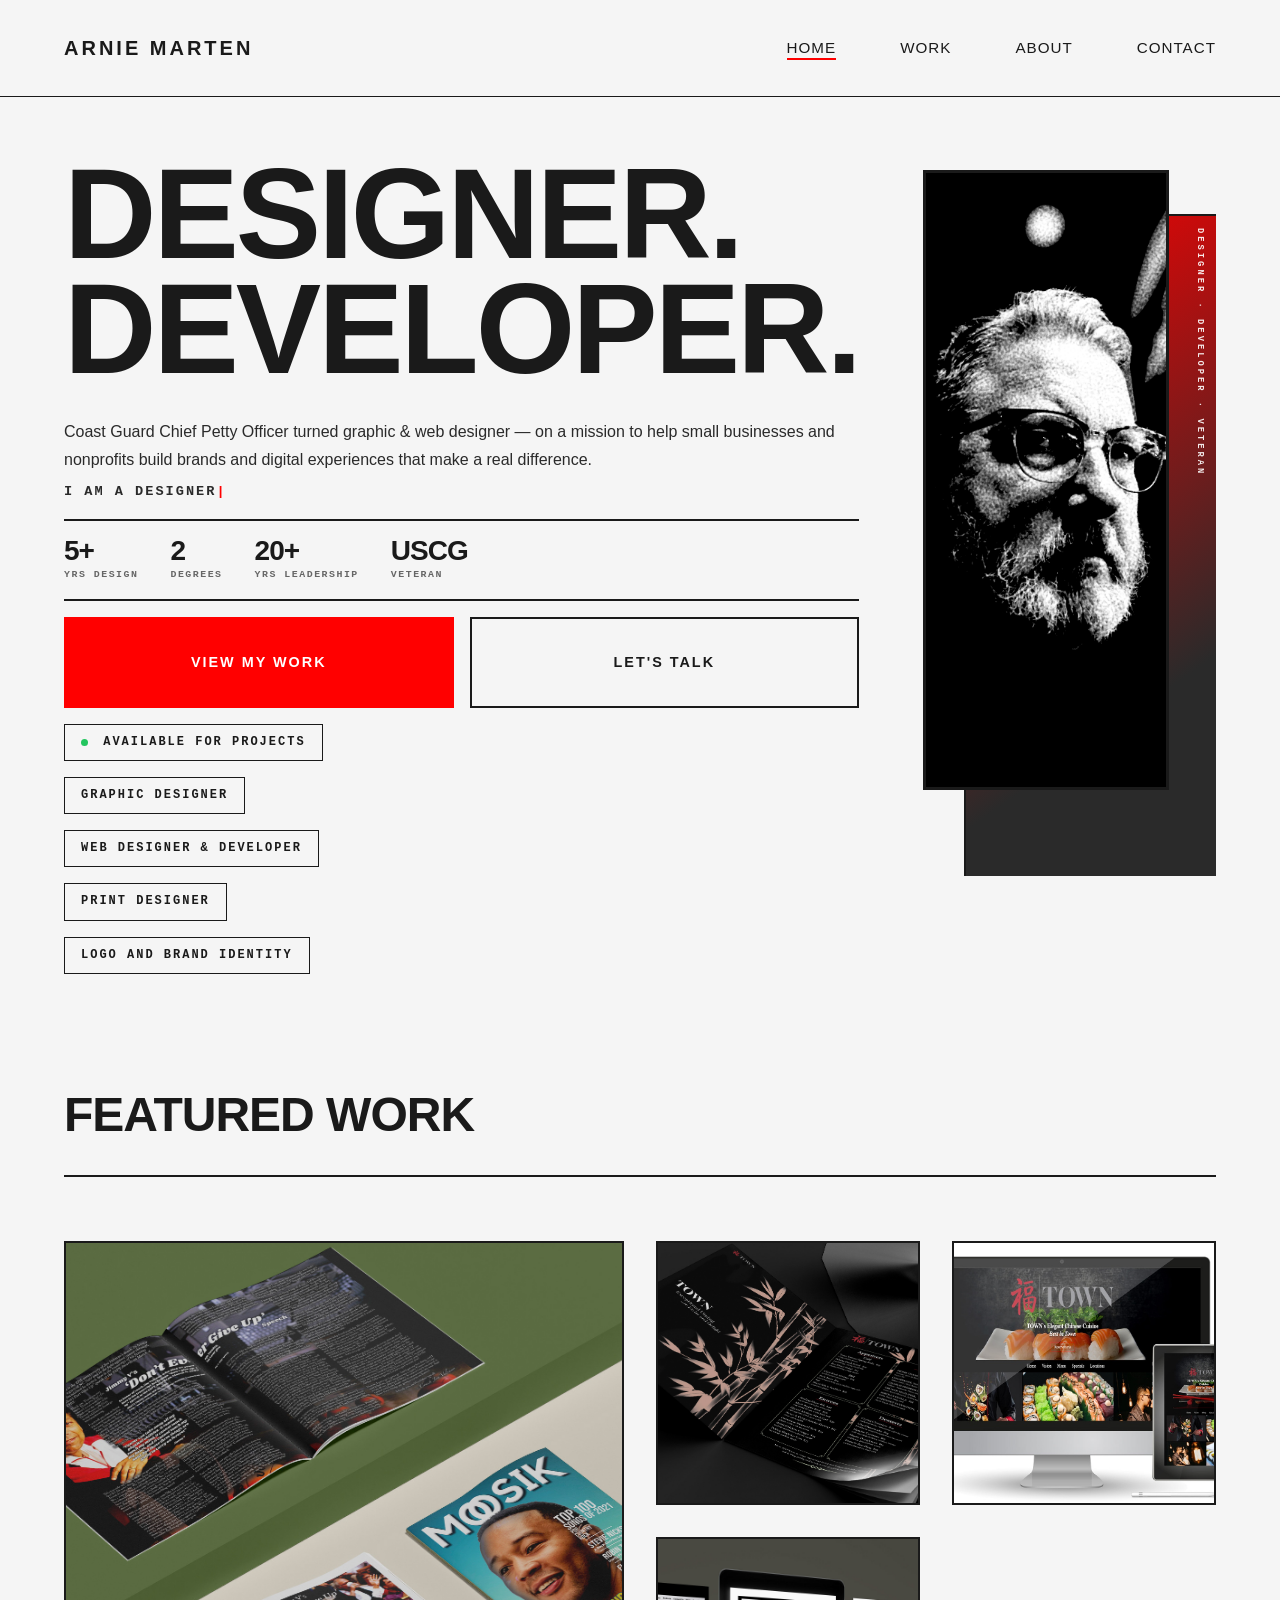
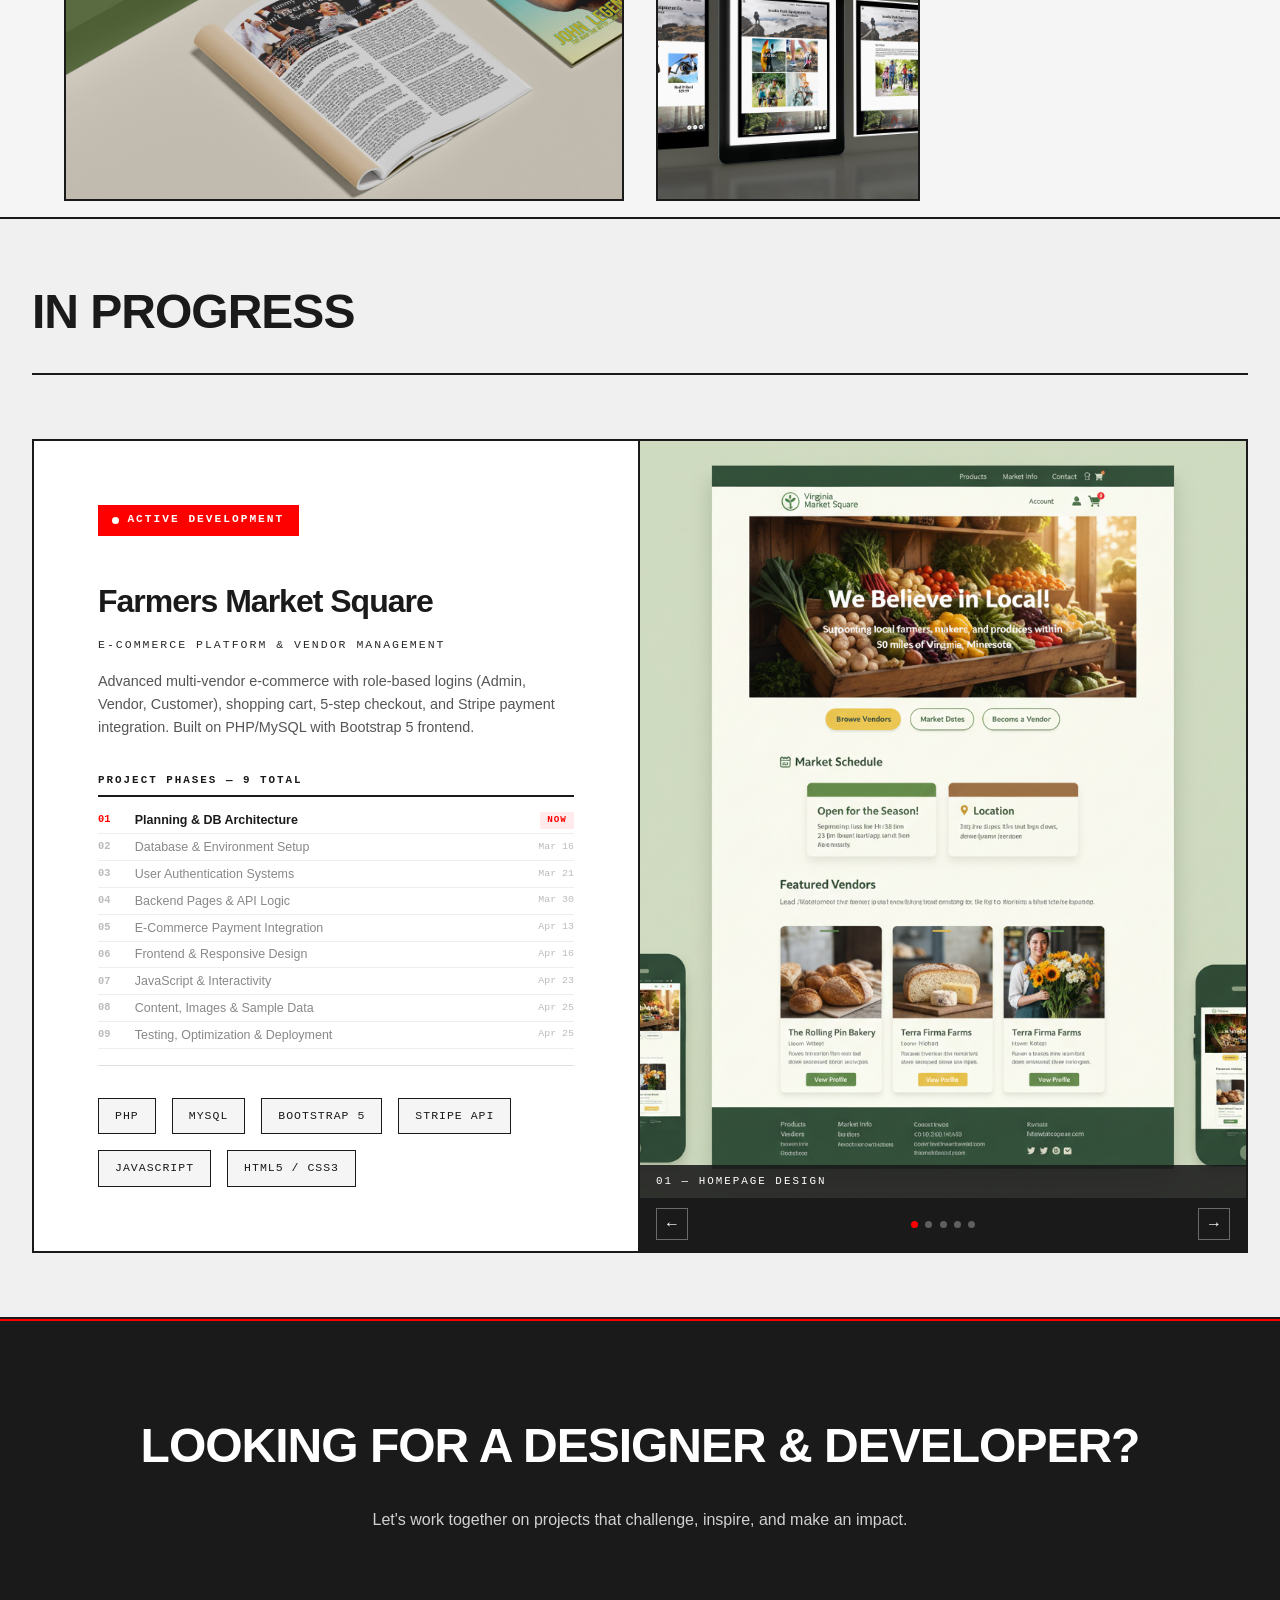
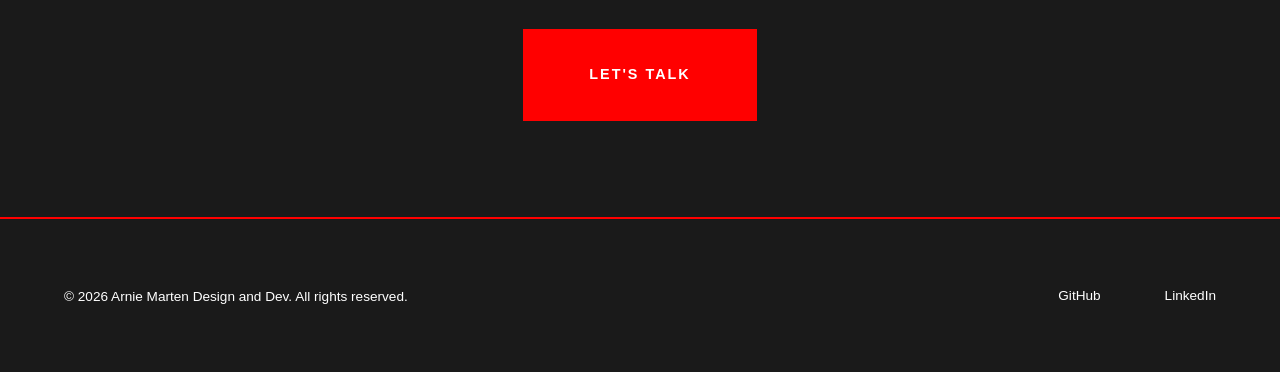
==== index.html @ bd0b2a9f "update - several issues" ====
<!DOCTYPE html>
<html lang="en">
<head>
    <meta charset="UTF-8">
    <meta name="viewport" content="width=device-width, initial-scale=1.0">
    <meta name="description" content="Personal portfolio of a graphic designer and full-stack web developer. Experimental brutalist design with case studies in web design, web development, and print design.">
    <meta name="theme-color" content="#F5F5F5">
    <title>ARNOLD MARTEN Portfolio — Designer & Developer</title>
    <link rel="stylesheet" href="assets/css/reset.css">
    <link rel="stylesheet" href="assets/css/styles.css">
</head>
<body>
    <!-- Navigation -->
    <nav class="navbar">
        <div class="navbar-container">
            <a href="index.html" class="logo">ARNIE MARTEN</a>
            <button class="hamburger" id="hamburger" aria-label="Toggle navigation menu">
                <span></span>
                <span></span>
                <span></span>
            </button>
            <ul class="nav-menu" id="nav-menu">
                <li><a href="index.html" class="nav-link active">Home</a></li>
                <li><a href="portfolio.html" class="nav-link">Work</a></li>
                <li><a href="about.html" class="nav-link">About</a></li>
                <li><a href="contact.html" class="nav-link">Contact</a></li>
            </ul>
        </div>
    </nav>

    <!-- Hero Section -->
    <section class="hero">
        <div class="hero-content">
            <div class="hero-text">

                <h1 class="hero-title" data-parallax="0.5">
                    DESIGNER.<br>DEVELOPER.
                </h1>
                <div class="hero-subtitle" data-parallax="0.3">
                    <p>Coast Guard Chief Petty Officer turned graphic &amp; web designer — on a mission to help small businesses and nonprofits build brands and digital experiences that make a real difference.</p>
                </div>
                <div class="hero-roles">
                    I AM A&nbsp;<span id="heroTyped"></span><span class="hero-cursor">|</span>
                </div>
            </div>

            <div class="hero-stats">
                <div class="hero-stat">
                    <span class="stat-number">5+</span>
                    <span class="stat-label">YRS DESIGN</span>
                </div>
                <div class="hero-stat">
                    <span class="stat-number">2</span>
                    <span class="stat-label">DEGREES</span>
                </div>
                <div class="hero-stat">
                    <span class="stat-number">20+</span>
                    <span class="stat-label">YRS LEADERSHIP</span>
                </div>
                <div class="hero-stat">
                    <span class="stat-number">USCG</span>
                    <span class="stat-label">VETERAN</span>
                </div>
            </div>

            <div class="hero-visual">
                <div class="parallax-bg" data-parallax="0.8"></div>
                <img src="assets/images/arnie.marten1.png" alt="Arnie Marten" class="hero-image" data-parallax="0.8">
            </div>

            <div class="hero-ctas">
                <a href="portfolio.html" class="hero-cta-primary">VIEW MY WORK</a>
                <a href="contact.html" class="hero-cta-secondary">LET'S TALK</a>
            </div>
            <div class="hero-avail">
                <span class="hero-avail-dot"></span>
                AVAILABLE FOR PROJECTS
            </div>
            <div class="hero-metadata">
                <span class="meta-label">GRAPHIC DESIGNER</span>
                <span class="meta-label">WEB DESIGNER & DEVELOPER</span>
                <span class="meta-label">PRINT DESIGNER</span>
                <span class="meta-label">LOGO AND BRAND IDENTITY</span>
            </div>
        </div>
    </section>


    <!-- Featured Work -->
    <section class="featured-work">
        <h2 class="section-title">FEATURED WORK</h2>
        <div class="featured-grid">
            <!-- Featured Project 1 (Large) -->
            <article class="project-card featured-large clickable" data-type="print-design" data-id="1">
                <div class="project-image" style="background-image: url('assets/images/project-1.jpg'); background-size: cover; background-position: center;"></div>
                <div class="project-overlay">
                    <h3>Magazine Typography & Layout</h3>
                    <p class="project-type">Print Design</p>
                    <p class="project-description">Professional print layouts for magazine articles with advanced typography and visual hierarchy.</p>
                    <span class="read-more">View Case Study →</span>
                </div>
            </article>

            <!-- Featured Project 2 (Medium) -->
            <article class="project-card featured-medium clickable" data-type="print-design" data-id="2">
                <div class="project-image" style="background-image: url('assets/images/project-2.jpg'); background-size: cover; background-position: center;"></div>
                <div class="project-overlay">
                    <h3>Restaurant Menu & Brochure</h3>
                    <p class="project-type">Print Design</p>
                    <span class="read-more">View Case Study →</span>
                </div>
            </article>

            <!-- Featured Project 3 (Medium) -->
            <article class="project-card featured-medium clickable" data-type="web-design" data-id="8">
                <div class="project-image" style="background-image: url('assets/images/project-8.jpg'); background-size: cover; background-position: center;"></div>
                <div class="project-overlay">
                    <h3>Restaurant Website Design</h3>
                    <p class="project-type">Web Design</p>
                    <span class="read-more">View Case Study →</span>
                </div>
            </article>

            <!-- Featured Project 4 (Small) -->
            <article class="project-card featured-medium clickable" data-type="branding" data-id="10">
                <div class="project-image" style="background-image: url('assets/images/project-10.jpg'); background-size: cover; background-position: center;"></div>
                <div class="project-overlay">
                    <h3>Adv Multiplatform Design</h3>
                    <p class="project-type">Web Design & Development</p>
                </div>
            </article>
        </div>
    </section>

    <!-- Current Project -->
    <section class="current-project">
        <h2 class="section-title">IN PROGRESS</h2>
        <div class="current-project-inner">

            <!-- Info Panel -->
            <div class="current-project-info">
                <div class="project-live-badge">
                    <span class="live-dot"></span>
                    ACTIVE DEVELOPMENT
                </div>
                <h3 class="current-project-title">Farmers Market Square</h3>
                <p class="current-project-subtitle">E-Commerce Platform &amp; Vendor Management</p>
                <p class="current-project-desc">Advanced multi-vendor e-commerce with role-based logins (Admin, Vendor, Customer), shopping cart, 5-step checkout, and Stripe payment integration. Built on PHP/MySQL with Bootstrap 5 frontend.</p>

                <div class="phase-tracker">
                    <div class="phase-tracker-label">PROJECT PHASES — 9 TOTAL</div>
                    <div class="phase-list">
                        <div class="phase-item phase-current">
                            <span class="phase-num">01</span>
                            <span class="phase-name">Planning &amp; DB Architecture</span>
                            <span class="phase-status">NOW</span>
                        </div>
                        <div class="phase-item">
                            <span class="phase-num">02</span>
                            <span class="phase-name">Database &amp; Environment Setup</span>
                            <span class="phase-dates">Mar 16</span>
                        </div>
                        <div class="phase-item">
                            <span class="phase-num">03</span>
                            <span class="phase-name">User Authentication Systems</span>
                            <span class="phase-dates">Mar 21</span>
                        </div>
                        <div class="phase-item">
                            <span class="phase-num">04</span>
                            <span class="phase-name">Backend Pages &amp; API Logic</span>
                            <span class="phase-dates">Mar 30</span>
                        </div>
                        <div class="phase-item">
                            <span class="phase-num">05</span>
                            <span class="phase-name">E-Commerce Payment Integration</span>
                            <span class="phase-dates">Apr 13</span>
                        </div>
                        <div class="phase-item">
                            <span class="phase-num">06</span>
                            <span class="phase-name">Frontend &amp; Responsive Design</span>
                            <span class="phase-dates">Apr 16</span>
                        </div>
                        <div class="phase-item">
                            <span class="phase-num">07</span>
                            <span class="phase-name">JavaScript &amp; Interactivity</span>
                            <span class="phase-dates">Apr 23</span>
                        </div>
                        <div class="phase-item">
                            <span class="phase-num">08</span>
                            <span class="phase-name">Content, Images &amp; Sample Data</span>
                            <span class="phase-dates">Apr 25</span>
                        </div>
                        <div class="phase-item">
                            <span class="phase-num">09</span>
                            <span class="phase-name">Testing, Optimization &amp; Deployment</span>
                            <span class="phase-dates">Apr 25</span>
                        </div>
                    </div>
                </div>

                <div class="project-meta">
                    <span class="meta">PHP</span>
                    <span class="meta">MySQL</span>
                    <span class="meta">Bootstrap 5</span>
                    <span class="meta">Stripe API</span>
                    <span class="meta">JavaScript</span>
                    <span class="meta">HTML5 / CSS3</span>
                </div>
            </div>

            <!-- Mockup Carousel -->
            <div class="current-project-carousel">
                <div class="carousel-viewport">
                    <div class="carousel-track" id="carouselTrack">
                        <div class="carousel-slide">
                            <img src="assets/images/mockup-homepage.png" alt="Homepage Design Mockup">
                            <div class="slide-label">01 — HOMEPAGE DESIGN</div>
                        </div>
                        <div class="carousel-slide">
                            <img src="assets/images/mockup-product.png" alt="Product Detail Page Mockup">
                            <div class="slide-label">02 — PRODUCT DETAIL</div>
                        </div>
                        <div class="carousel-slide">
                            <img src="assets/images/mockup-cart.png" alt="Shopping Cart Mockup">
                            <div class="slide-label">03 — SHOPPING CART</div>
                        </div>
                        <div class="carousel-slide">
                            <img src="assets/images/mockup-checkout.png" alt="Checkout Flow Mockup">
                            <div class="slide-label">04 — SECURE CHECKOUT</div>
                        </div>
                        <div class="carousel-slide">
                            <img src="assets/images/mockup-dashboard.png" alt="Vendor Dashboard Mockup">
                            <div class="slide-label">05 — VENDOR DASHBOARD</div>
                        </div>
                    </div>
                </div>
                <div class="carousel-controls">
                    <button class="carousel-btn carousel-prev" id="carouselPrev" aria-label="Previous slide">←</button>
                    <div class="carousel-dots" id="carouselDots">
                        <button class="dot active" aria-label="Slide 1"></button>
                        <button class="dot" aria-label="Slide 2"></button>
                        <button class="dot" aria-label="Slide 3"></button>
                        <button class="dot" aria-label="Slide 4"></button>
                        <button class="dot" aria-label="Slide 5"></button>
                    </div>
                    <button class="carousel-btn carousel-next" id="carouselNext" aria-label="Next slide">→</button>
                </div>
            </div>

        </div>
    </section>

    <!-- CTA Section -->
    <section class="cta-section">
        <h2>LOOKING FOR A DESIGNER & DEVELOPER?</h2>
        <p>Let's work together on projects that challenge, inspire, and make an impact.</p>
        <a href="contact.html" class="cta-button">LET'S TALK</a>
    </section>

    <!-- Footer -->
    <footer class="footer">
        <div class="footer-content">
            <p class="footer-text">© 2026 Arnie Marten Design and Dev. All rights reserved.</p>
            <div class="footer-links">
                <a href="https://github.com/amarten1112" class="footer-link" target="_blank" rel="noopener noreferrer">GitHub</a>
                <a href="https://www.linkedin.com/in/arnold-marten/" class="footer-link" target="_blank" rel="noopener noreferrer">LinkedIn</a>
            </div>
        </div>
    </footer>

    <!-- Case Study Modal -->
    <div class="modal" id="caseStudyModal" role="dialog" aria-labelledby="modalTitle" aria-hidden="true">
        <div class="modal-content">
            <button class="modal-close" id="closeModal" aria-label="Close case study">&times;</button>
            <div class="modal-body" id="modalBody">
                <!-- Content loaded dynamically by JavaScript -->
            </div>
        </div>
    </div>

    <!-- Scripts -->
    <script src="assets/js/main.js?v=2"></script>
    <script src="assets/js/case-study.js?v=2"></script>
    <script src="assets/js/filter.js?v=2"></script>
    <script src="assets/js/animations.js?v=2"></script>
</body>
</html>
---- assets/css/styles.css ----
/* ========================================
   PORTFOLIO SITE - MAIN STYLESHEET
   Experimental Brutalist Design
   ======================================== */

:root {
    --bg-primary: #F5F5F5;
    --bg-dark: #2A2A2A;
    --text-primary: #1A1A1A;
    --text-light: #FFFFFF;
    --accent-red: #FF0000;
    --accent-gray: #2A2A2A;
    --spacing-xs: 0.5rem;
    --spacing-sm: 1rem;
    --spacing-md: 2rem;
    --spacing-lg: 4rem;
    --spacing-xl: 6rem;
    --transition-quick: 0.15s ease;
    --transition-normal: 0.3s ease;
    --transition-smooth: 0.6s ease;
}

/* ========================================
   GLOBAL STYLES
   ======================================== */

body {
    background-color: var(--bg-primary);
    color: var(--text-primary);
    overflow-x: hidden;
}

/* Typography Scale */
h1 {
    font-size: clamp(2rem, 8vw, 5rem);
    font-weight: 700;
    letter-spacing: -2px;
    line-height: 1.1;
}

h2 {
    font-size: clamp(1.5rem, 5vw, 3rem);
    font-weight: 700;
    letter-spacing: -1px;
}

h3 {
    font-size: clamp(1.125rem, 3vw, 1.75rem);
    font-weight: 600;
}

p {
    font-size: 1rem;
    line-height: 1.7;
    margin: var(--spacing-md) 0;
}

.meta-label,
.project-type {
    font-family: 'Courier New', monospace;
    font-size: 0.75rem;
    letter-spacing: 2px;
    text-transform: uppercase;
    font-weight: 600;
    color: var(--text-primary);
}

/* ========================================
   NAVIGATION
   ======================================== */

.navbar {
    position: fixed;
    top: 0;
    left: 0;
    right: 0;
    z-index: 1000;
    background-color: var(--bg-primary);
    border-bottom: 1px solid var(--text-primary);
}

.navbar-container {
    max-width: 100%;
    padding: var(--spacing-md) var(--spacing-lg);
    display: flex;
    justify-content: space-between;
    align-items: center;
}

.logo {
    font-size: 1.25rem;
    font-weight: 700;
    letter-spacing: 3px;
    color: var(--text-primary);
    text-decoration: none;
    transition: all var(--transition-quick);
}

.logo:hover {
    color: var(--accent-red);
}

.nav-menu {
    display: flex;
    gap: var(--spacing-lg);
}

.nav-link {
    font-size: 0.95rem;
    font-weight: 500;
    letter-spacing: 1px;
    text-transform: uppercase;
    color: var(--text-primary);
    position: relative;
    transition: color var(--transition-quick);
}

.nav-link::after {
    content: '';
    position: absolute;
    bottom: -4px;
    left: 0;
    width: 0;
    height: 2px;
    background-color: var(--accent-red);
    transition: width var(--transition-quick);
}

.nav-link:hover::after,
.nav-link.active::after {
    width: 100%;
}

/* Hamburger Menu */
.hamburger {
    display: none;
    flex-direction: column;
    gap: 6px;
    cursor: pointer;
    z-index: 1001;
}

.hamburger span {
    width: 28px;
    height: 2px;
    background-color: var(--text-primary);
    transition: all var(--transition-quick);
}

.hamburger.active span:nth-child(1) {
    transform: rotate(45deg) translate(10px, 10px);
}

.hamburger.active span:nth-child(2) {
    opacity: 0;
}

.hamburger.active span:nth-child(3) {
    transform: rotate(-45deg) translate(7px, -7px);
}

/* Mobile Navigation */
@media (max-width: 768px) {
    .hamburger {
        display: flex;
    }

    .navbar-container {
        padding: var(--spacing-md);
    }

    .nav-menu {
        position: fixed;
        left: -100%;
        top: 60px;
        flex-direction: column;
        background-color: var(--bg-primary);
        width: 100%;
        text-align: left;
        transition: left 0.3s;
        padding: var(--spacing-lg);
        gap: var(--spacing-md);
        border-bottom: 1px solid var(--text-primary);
    }

    .nav-menu.active {
        left: 0;
    }

    .nav-link {
        font-size: 1.125rem;
    }

    .nav-link::after {
        display: none;
    }

    .nav-link.active {
        color: var(--accent-red);
    }
}

/* ========================================
   HERO SECTION
   ======================================== */

.hero {
    min-height: 100vh;
    display: flex;
    align-items: center;
    padding: var(--spacing-xl) var(--spacing-lg);
    margin-top: 60px;
    position: relative;
    overflow: hidden;
    background-color: var(--bg-primary);
}

.hero-content {
    flex: 1;
    max-width: 100%;
    z-index: 10;
    display: grid;
    grid-template-columns: 1fr 1fr;
    grid-template-areas:
        "text   visual"
        "stats  visual"
        "ctas   visual"
        "avail  visual"
        "meta   visual";
    column-gap: var(--spacing-lg);
    align-items: start;
}

.hero-text    { grid-area: text; }
.hero-stats   { grid-area: stats; }
.hero-visual  { grid-area: visual; }
.hero-ctas    { grid-area: ctas; }
.hero-avail   { grid-area: avail; }
.hero-metadata { grid-area: meta; }

.hero-title {
    font-size: clamp(3rem, 12vw, 8rem);
    font-weight: 900;
    letter-spacing: -3px;
    line-height: 0.9;
    margin-bottom: var(--spacing-md);
    word-spacing: 100vw;
    animation: slideIn 1s ease-out forwards;
}

.hero-subtitle {
    font-size: 1.25rem;
    font-weight: 500;
    color: var(--accent-gray);
    margin-bottom: var(--spacing-xs);
    animation: fadeIn 1s ease-out 0.3s forwards;
    opacity: 0;
}

.hero-subtitle p {
    margin: 0;
}

.hero-metadata {
    display: flex;
    flex-direction: column;
    gap: var(--spacing-sm);
    animation: fadeIn 1s ease-out 0.6s forwards;
    opacity: 0;
}


.meta-label {
    display: inline-block;
    padding: var(--spacing-xs) var(--spacing-sm);
    border: 1px solid var(--text-primary);
    width: fit-content;
}

.hero-visual {
    position: relative;
    height: min(88vh, 720px);
    overflow: hidden;
}

.parallax-bg {
    /* offset block — peeks out right + bottom for brutalist frame tension */
    position: absolute;
    top: 8%;
    left: 14%;
    right: -5%;
    bottom: -5%;
    background: linear-gradient(145deg, #FF0000 0%, #2A2A2A 70%);
    border: 2px solid var(--text-primary);
    animation: fadeIn 1s ease-out forwards;
    opacity: 0;
    z-index: 0;
}

.hero-image {
    position: absolute;
    width: 84%;
    height: 86%;
    top: 2%;
    left: 0;
    object-fit: cover;
    object-position: top center;
    border: 3px solid var(--text-primary);
    animation: fadeIn 1s ease-out forwards;
    opacity: 0;
    z-index: 2;
}

/* Brutalist vertical label */
.hero-visual::after {
    content: 'DESIGNER · DEVELOPER · VETERAN';
    position: absolute;
    top: 10%;
    right: 3%;
    font-family: 'Courier New', monospace;
    font-size: 0.55rem;
    letter-spacing: 3px;
    font-weight: 700;
    writing-mode: vertical-rl;
    color: var(--text-light);
    opacity: 0.9;
    z-index: 4;
}

/* --- Hero Availability Badge --- */
.hero-avail {
    display: inline-flex;
    align-items: center;
    align-self: flex-start;
    width: fit-content;
    gap: 0.95rem;
    border: 1px solid var(--text-primary);
    font-family: 'Courier New', monospace;
    font-size: 0.75rem;
    letter-spacing: 2px;
    font-weight: 600;
    padding: var(--spacing-xs) var(--spacing-sm);
    margin-bottom: var(--spacing-sm);
}

.hero-avail-dot {
    width: 7px;
    height: 7px;
    border-radius: 50%;
    background-color: #22C55E;
    flex-shrink: 0;
    animation: avail-pulse 2s ease-in-out infinite;
}

@keyframes avail-pulse {
    0%, 100% { opacity: 1; transform: scale(1); }
    50% { opacity: 0.4; transform: scale(0.7); }
}

/* --- Hero Roles Typewriter --- */
.hero-roles {
    font-family: 'Courier New', monospace;
    font-size: 0.85rem;
    font-weight: 700;
    letter-spacing: 2px;
    color: var(--accent-gray);
    margin: var(--spacing-xs) 0 var(--spacing-sm);
    min-height: 1.4em;
    text-transform: uppercase;
}

.hero-cursor {
    color: var(--accent-red);
    animation: cursor-blink 0.75s step-end infinite;
}

@keyframes cursor-blink {
    0%, 100% { opacity: 1; }
    50% { opacity: 0; }
}

/* --- Hero Stats Strip --- */
.hero-stats {
    display: flex;
    gap: var(--spacing-md);
    padding: var(--spacing-sm) 0;
    border-top: 2px solid var(--text-primary);
    border-bottom: 2px solid var(--text-primary);
    margin-bottom: var(--spacing-sm);
}

.hero-stat {
    display: flex;
    flex-direction: column;
    gap: 0.15rem;
}

.stat-number {
    font-size: clamp(1.1rem, 2.2vw, 1.75rem);
    font-weight: 900;
    letter-spacing: -1px;
    line-height: 1;
}

.stat-label {
    font-family: 'Courier New', monospace;
    font-size: 0.62rem;
    letter-spacing: 1.5px;
    text-transform: uppercase;
    font-weight: 600;
    color: var(--accent-gray);
    opacity: 0.7;
}

/* --- Hero CTAs --- */
.hero-ctas {
    display: flex;
    align-items: stretch;
    gap: var(--spacing-sm);
    margin-bottom: var(--spacing-sm);
}

.hero-cta-primary,
.hero-cta-secondary {
    flex: 1;
    display: flex;
    align-items: center;
    justify-content: center;
    padding: var(--spacing-md) var(--spacing-lg);
    font-family: inherit;
    font-weight: 700;
    font-size: 0.9rem;
    letter-spacing: 2px;
    text-transform: uppercase;
    text-decoration: none;
    border: 2px solid var(--text-primary);
    cursor: pointer;
    white-space: nowrap;
    transition: all var(--transition-normal);
}

.hero-cta-primary {
    background-color: var(--accent-red);
    color: var(--text-light);
    border-color: var(--accent-red);
}

.hero-cta-primary:hover {
    background-color: transparent;
    color: var(--accent-red);
}

.hero-cta-secondary {
    background-color: transparent;
    color: var(--text-primary);
}

.hero-cta-secondary:hover {
    background-color: var(--accent-red);
    color: var(--text-light);
    border-color: var(--accent-red);
}

/* --- Hero new elements responsive --- */
@media (max-width: 1024px) {
    .hero-stats { gap: var(--spacing-sm); }
    .hero-ctas { gap: var(--spacing-sm); }
}

@media (max-width: 768px) {
    .hero-avail { font-size: 0.75rem; }
    .hero-roles { font-size: 0.75rem; margin-bottom: var(--spacing-sm); }
    .hero-stats { gap: var(--spacing-sm); flex-wrap: wrap; margin-bottom: var(--spacing-sm); }
    .hero-ctas { flex-direction: column; align-items: stretch; gap: var(--spacing-sm); margin-bottom: var(--spacing-sm); }
}

@media (max-width: 480px) {
    .hero-stats { gap: var(--spacing-xs) var(--spacing-sm); }
    .stat-number { font-size: 1rem; }
    .hero-ctas { align-items: stretch; }
}

/* Animations */
@keyframes slideIn {
    from {
        transform: translateX(-40px);
        opacity: 0;
    }
    to {
        transform: translateX(0);
        opacity: 1;
    }
}

@keyframes fadeIn {
    from {
        opacity: 0;
    }
    to {
        opacity: 1;
    }
}

@keyframes scaleIn {
    from {
        transform: scale(0.95);
        opacity: 0;
    }
    to {
        transform: scale(1);
        opacity: 1;
    }
}

/* ========================================
   SECTIONS
   ======================================== */

section {
    padding: var(--spacing-lg) var(--spacing-md);
    max-width: 1600px;
    margin: 0 auto;
}

.section-title {
    font-size: clamp(1.5rem, 5vw, 3rem);
    font-weight: 700;
    letter-spacing: -1px;
    margin-bottom: var(--spacing-lg);
    border-bottom: 2px solid var(--text-primary);
    padding-bottom: var(--spacing-md);
}

.page-title {
    font-size: clamp(2rem, 8vw, 4rem);
    font-weight: 900;
    letter-spacing: -2px;
    margin-bottom: var(--spacing-xs);
    border-bottom: 2px solid var(--text-primary);
    padding-bottom: var(--spacing-sm);
}

.page-subtitle {
    font-size: 1.125rem;
    color: var(--accent-gray);
    margin: 0;
}

/* ========================================
   FEATURED WORK GRID
   ======================================== */

.featured-work {
    background-color: var(--bg-primary);
    /* tighten vertical spacing for featured work section */
    padding: var(--spacing-sm) var(--spacing-lg);
}

.featured-grid {
    display: grid;
    grid-template-columns: repeat(auto-fit, minmax(250px, 1fr));
    gap: var(--spacing-md);
    /* allow item height to be determined by aspect-ratio for true squares */
}

.featured-large {
    grid-column: span 2;
    grid-row: span 2;
}

.featured-medium {
    grid-column: span 1;
    grid-row: span 1;
}

.featured-small {
    grid-column: span 1;
    grid-row: span 1;
}

/* ========================================
   PROJECT CARDS
   ======================================== */

.project-card {
    position: relative;
    overflow: hidden;
    border: 2px solid var(--text-primary);
    background-color: var(--text-light);
    cursor: pointer;
    transition: all var(--transition-normal);
    display: flex;
    flex-direction: column;
    /* ensure cards render as squares */
    aspect-ratio: 1 / 1;
}

.project-card:hover {
    transform: translate(-4px, -4px);
    box-shadow: 4px 4px 0 rgba(0, 0, 0, 0.2);
    border-color: var(--accent-red);
}

.project-image {
    width: 100%;
    height: 100%;
    position: absolute;
    top: 0;
    left: 0;
    z-index: 1;
    transition: transform var(--transition-normal);
}

.project-card:hover .project-image {
    transform: scale(1.05);
}

.project-overlay {
    position: absolute;
    inset: 0;
    /* darker gradient overlay for better text contrast */
    background: linear-gradient(180deg, rgba(210, 9, 9, .9) 0%, rgba(0, 0, 0, 0.75) 100%);
    /* remove blur so text is sharp and legible */
    backdrop-filter: none;
    display: flex;
    flex-direction: column;
    justify-content: flex-end;
    padding: var(--spacing-md);
    opacity: 0;
    transform: translateY(8px);
    transition: opacity 0.28s var(--transition-smooth), transform 0.28s var(--transition-smooth);
    border: 2px solid rgba(255,255,255,0.08);
    box-sizing: border-box;
    z-index: 2;
}

.project-card:hover .project-overlay {
    opacity: 1;
    transform: translateY(0);
}

.project-overlay h3 {
    font-size: 1.25rem;
    margin-bottom: var(--spacing-xs);
    font-weight: 700;
    color: var(--text-light);
}

.project-overlay p {
    margin: var(--spacing-xs) 0;
    font-size: 0.95rem;
    color: var(--text-light);
}

.project-description {
    display: none;
    font-size: 0.85rem;
    color: var(--accent-gray);
    line-height: 1.5;
}

.featured-large .project-description,
.featured-medium .project-description {
    display: block;
}

.read-more {
    font-size: 0.85rem;
    font-weight: 600;
    color: var(--accent-red);
    margin-top: var(--spacing-sm);
    transition: all var(--transition-quick);
}

.project-card:hover .read-more {
    transform: translateX(4px);
}

/* ========================================
   CURRENT PROJECT SECTION
   ======================================== */

.current-project {
    background-color: #F0F0F0;
    border-top: 2px solid var(--text-primary);
    border-bottom: 2px solid var(--text-primary);
}

.current-project-inner {
    display: grid;
    grid-template-columns: 1fr 1fr;
    margin-top: var(--spacing-lg);
    border: 2px solid var(--text-primary);
    background-color: var(--text-light);
    min-height: 560px;
}

/* --- Status Badge --- */
.project-live-badge {
    display: inline-flex;
    align-items: center;
    gap: 0.5rem;
    background-color: var(--accent-red);
    color: var(--text-light);
    font-family: 'Courier New', monospace;
    font-size: 0.7rem;
    font-weight: 700;
    letter-spacing: 2px;
    text-transform: uppercase;
    padding: 0.4rem 0.9rem;
    margin-bottom: var(--spacing-md);
    align-self: flex-start;
}

.live-dot {
    width: 7px;
    height: 7px;
    border-radius: 50%;
    background-color: #fff;
    flex-shrink: 0;
    animation: live-pulse 1.5s ease-in-out infinite;
}

@keyframes live-pulse {
    0%, 100% { opacity: 1; transform: scale(1); }
    50% { opacity: 0.4; transform: scale(0.75); }
}

/* --- Info Panel --- */
.current-project-info {
    padding: var(--spacing-lg);
    display: flex;
    flex-direction: column;
    gap: var(--spacing-sm);
    border-right: 2px solid var(--text-primary);
}

.current-project-title {
    font-size: clamp(1.4rem, 2.5vw, 2rem);
    font-weight: 700;
    letter-spacing: -1px;
    line-height: 1.1;
    margin: 0;
}

.current-project-subtitle {
    font-family: 'Courier New', monospace;
    font-size: 0.72rem;
    letter-spacing: 2px;
    text-transform: uppercase;
    color: var(--accent-gray);
    margin: 0;
}

.current-project-desc {
    font-size: 0.9rem;
    line-height: 1.6;
    color: #555;
    margin: 0;
}

/* --- Phase Tracker --- */
.phase-tracker {
    flex: 1;
    margin-top: var(--spacing-sm);
    min-height: 0;
}

.phase-tracker-label {
    font-family: 'Courier New', monospace;
    font-size: 0.68rem;
    font-weight: 700;
    letter-spacing: 2px;
    text-transform: uppercase;
    border-bottom: 2px solid var(--text-primary);
    padding-bottom: 0.4rem;
    margin-bottom: 0.6rem;
}

.phase-list {
    display: flex;
    flex-direction: column;
}

.phase-item {
    display: grid;
    grid-template-columns: 1.8rem 1fr auto;
    align-items: center;
    gap: 0.5rem;
    padding: 0.3rem 0;
    font-size: 0.78rem;
    border-bottom: 1px solid #eee;
    line-height: 1.3;
}

.phase-num {
    font-family: 'Courier New', monospace;
    font-size: 0.65rem;
    font-weight: 700;
    color: #bbb;
}

.phase-name {
    color: #888;
    font-weight: 400;
}

.phase-dates {
    font-family: 'Courier New', monospace;
    font-size: 0.62rem;
    color: #bbb;
    white-space: nowrap;
}

.phase-item.phase-current .phase-num {
    color: var(--accent-red);
    font-weight: 700;
}

.phase-item.phase-current .phase-name {
    color: var(--text-primary);
    font-weight: 700;
}

.phase-status {
    font-family: 'Courier New', monospace;
    font-size: 0.58rem;
    font-weight: 700;
    letter-spacing: 1px;
    color: var(--accent-red);
    background: rgba(255, 0, 0, 0.08);
    padding: 0.15rem 0.45rem;
    text-transform: uppercase;
    white-space: nowrap;
}

/* --- Tech Tags --- */
.project-meta {
    display: flex;
    gap: var(--spacing-sm);
    flex-wrap: wrap;
    margin-top: auto;
    padding-top: var(--spacing-md);
    border-top: 1px solid #E0E0E0;
}

.meta {
    font-family: 'Courier New', monospace;
    font-size: 0.72rem;
    letter-spacing: 1px;
    text-transform: uppercase;
    padding: var(--spacing-xs) var(--spacing-sm);
    border: 1px solid var(--text-primary);
    background-color: var(--bg-primary);
}

/* --- Carousel --- */
.current-project-carousel {
    display: flex;
    flex-direction: column;
    overflow: hidden;
}

.carousel-viewport {
    flex: 1;
    overflow: hidden;
    position: relative;
    background: #1a1a1a;
}

.carousel-track {
    display: flex;
    height: 100%;
    transition: transform 0.45s cubic-bezier(0.25, 0.46, 0.45, 0.94);
}

.carousel-slide {
    flex: 0 0 100%;
    position: relative;
    overflow: hidden;
}

.carousel-slide img {
    width: 100%;
    height: 100%;
    object-fit: cover;
    object-position: top center;
    display: block;
}

.slide-label {
    position: absolute;
    bottom: 0;
    left: 0;
    right: 0;
    background: rgba(26, 26, 26, 0.88);
    color: #fff;
    font-family: 'Courier New', monospace;
    font-size: 0.68rem;
    letter-spacing: 2px;
    text-transform: uppercase;
    padding: 0.5rem 1rem;
}

.carousel-controls {
    display: flex;
    align-items: center;
    justify-content: space-between;
    padding: 0.65rem 1rem;
    background: var(--text-primary);
    gap: 0.5rem;
    flex-shrink: 0;
}

.carousel-btn {
    background: transparent;
    border: 1px solid rgba(255, 255, 255, 0.35);
    color: #fff;
    width: 2rem;
    height: 2rem;
    cursor: pointer;
    font-size: 1rem;
    line-height: 1;
    transition: all var(--transition-quick);
    display: flex;
    align-items: center;
    justify-content: center;
    flex-shrink: 0;
}

.carousel-btn:hover {
    background: var(--accent-red);
    border-color: var(--accent-red);
}

.carousel-dots {
    display: flex;
    gap: 0.45rem;
    justify-content: center;
    align-items: center;
}

.dot {
    width: 7px;
    height: 7px;
    border-radius: 50%;
    background: rgba(255, 255, 255, 0.3);
    border: none;
    cursor: pointer;
    padding: 0;
    transition: background var(--transition-quick);
}

.dot.active {
    background: var(--accent-red);
}

/* --- Responsive --- */
@media (max-width: 900px) {
    .current-project-inner {
        grid-template-columns: 1fr;
        min-height: auto;
    }

    .current-project-info {
        border-right: none;
        border-bottom: 2px solid var(--text-primary);
    }

    .current-project-carousel {
        height: 420px;
    }
}

@media (max-width: 480px) {
    .current-project-info {
        padding: var(--spacing-md);
        gap: 0.5rem;
    }

    .current-project-carousel {
        height: 340px;
    }

    .phase-item {
        font-size: 0.72rem;
    }
}

/* ========================================
   PORTFOLIO PAGE - FILTER SECTION
   ======================================== */

.filter-section {
    padding: .05em 4em .05em 4em;
    background-color: var(--bg-primary);
}

.filter-container {
    max-width: 1600px;
    margin: 0 auto;
    display: flex;
    gap: var(--spacing-md);
    flex-wrap: wrap;
}

.filter-btn {
    padding: var(--spacing-sm) var(--spacing-md);
    border: 2px solid var(--text-primary);
    background-color: transparent;
    color: var(--text-primary);
    font-weight: 600;
    letter-spacing: 1px;
    text-transform: uppercase;
    font-size: 0.85rem;
    cursor: pointer;
    transition: all var(--transition-quick);
}

.filter-btn:hover,
.filter-btn.active {
    background-color: var(--accent-red);
    color: var(--text-light);
    border-color: var(--accent-red);
    transform: scale(1.05);
}

/* ========================================
   PROJECTS GRID
   ======================================== */

.projects-section {
    background-color: var(--bg-primary);
}

.projects-grid {
    display: grid;
    grid-template-columns: repeat(auto-fill, minmax(280px, 1fr));
    gap: var(--spacing-md);
    margin-top: var(--spacing-lg);
}

.project-item {
    min-height: 250px;
}

/* ========================================
   ABOUT PAGE
   ======================================== */
.about-header {
    text-align: left;
    margin-top: 3rem;
    margin-bottom: var(--spacing-md);
    border-bottom: 1px solid var(--text-primary);
    padding-bottom: var(--spacing-md);
}

.about-bio {
    background-color: var(--bg-primary);
}

.bio-content {
    max-width: 900px;
}

.bio-text {
    font-size: 1.125rem;
    line-height: 1.8;
    margin-bottom: var(--spacing-md);
    color: var(--accent-gray);
}

/* ========================================
   SKILLS SECTION
   ======================================== */

.skills-section {
    background-color: #F0F0F0;
    border-top: 2px solid var(--text-primary);
    border-bottom: 2px solid var(--text-primary);
}

.skills-grid {
    display: grid;
    grid-template-columns: repeat(auto-fit, minmax(250px, 1fr));
    gap: var(--spacing-lg);
    margin-top: var(--spacing-lg);
}

.skill-category {
    padding: var(--spacing-lg);
    border: 2px solid var(--text-primary);
    background-color: var(--text-light);
}

.skill-title {
    font-size: 1rem;
    font-weight: 700;
    letter-spacing: 2px;
    text-transform: uppercase;
    margin-bottom: var(--spacing-md);
    border-bottom: 2px solid var(--accent-red);
    padding-bottom: var(--spacing-md);
}

.skill-list {
    list-style: none;
}

.skill-list li {
    padding: var(--spacing-sm) 0;
    border-bottom: 1px solid #E0E0E0;
    font-size: 0.95rem;
}

.skill-list li:last-child {
    border-bottom: none;
}

/* ========================================
   TIMELINE SECTION
   ======================================== */

.timeline-section {
    background-color: var(--bg-primary);
}

.timeline {
    margin-top: var(--spacing-lg);
    position: relative;
    padding-left: var(--spacing-xl);
}

.timeline::before {
    content: '';
    position: absolute;
    left: var(--spacing-md);
    top: 0;
    bottom: 0;
    width: 2px;
    background-color: var(--text-primary);
}

.timeline-item {
    margin-bottom: var(--spacing-xl);
    position: relative;
}

.timeline-marker {
    position: absolute;
    left: -1.75rem;
    top: 0;
    width: 1rem;
    height: 1rem;
    background-color: var(--accent-red);
    border: 2px solid var(--bg-primary);
    border-radius: 50%;
}

.timeline-content {
    padding: var(--spacing-md);
    border: 2px solid var(--text-primary);
    background-color: var(--text-light);
}

.timeline-content h3 {
    font-size: 1.25rem;
    margin-bottom: var(--spacing-xs);
}

.timeline-date {
    font-family: 'Courier New', monospace;
    font-size: 0.85rem;
    letter-spacing: 1px;
    font-weight: 600;
    color: var(--accent-red);
    margin-bottom: var(--spacing-md);
}

.timeline-content p {
    font-size: 0.95rem;
    color: var(--accent-gray);
}

/* ========================================
   CONTACT PAGE
   ======================================== */

.contact-header {
    text-align: left;
    border-bottom: 1px solid var(--text-primary);
    padding-bottom: var(--spacing-lg);
    margin-top: 3rem;
    margin-bottom: var(--spacing-lg);
}

.contact-content {
    /* use grid so info and form sit side-by-side on larger screens */
    display: grid;
    grid-template-columns: 1fr 1fr;
    gap: var(--spacing-xl);
    align-items: start; /* ensure both columns align at top */
    /* constrain overall width and center on page */
    max-width: 1200px;
    margin: 0 auto;
}

/* make form visually match the info panel for better balance */
.contact-form {
    background-color: #F0F0F0;
    padding: var(--spacing-md);
    border: 2px solid var(--text-primary);
}

.contact-info {
    background-color: #F0F0F0;
    padding: var(--spacing-md);
    border: 2px solid var(--text-primary);
}

.info-block {
    margin-bottom: var(--spacing-sm);
    padding-bottom: var(--spacing-sm);
    border-bottom: 1px solid #D0D0D0;
}

.info-block:last-child {
    border-bottom: none;
    margin-bottom: 0;
    padding-bottom: 0;
}

.info-block h3 {
    font-size: 0.85rem;
    letter-spacing: 2px;
    text-transform: uppercase;
    margin-bottom: var(--spacing-xs);
    font-weight: 700;
}

.info-block p,
.info-block a {
    font-size: 0.95rem;
    line-height: 1.6;
}

.info-block a {
    color: var(--accent-red);
    text-decoration: none;
    transition: all var(--transition-quick);
}

.info-block a:hover {
    text-decoration: underline;
}

.social-links {
    display: grid;
    grid-template-columns: 1fr 1fr;
    gap: var(--spacing-sm);
}

.social-links li {
    padding: 0;
    border: none;
}

.social-links a {
    display: block;
    text-align: center;
    padding: var(--spacing-xs) var(--spacing-md);
    border: 1px solid var(--text-primary);
    transition: all var(--transition-quick);
}

.social-links a:hover {
    background-color: var(--accent-red);
    color: var(--text-light);
    border-color: var(--accent-red);
}

/* Contact + form: larger, more readable on big screens */
@media (min-width: 1024px) {
    .contact-content {
        gap: var(--spacing-xl) 3rem;
        padding: 0 var(--spacing-md);
    }

    .contact-info,
    .contact-form {
        padding: var(--spacing-lg) var(--spacing-xl);
    }

    .contact-info .section-title,
    .contact-form .section-title {
        font-size: clamp(1.75rem, 3vw, 2.25rem);
        margin-bottom: var(--spacing-lg);
    }

    .info-block {
        margin-bottom: var(--spacing-md);
        padding-bottom: var(--spacing-md);
    }

    .info-block h3 {
        font-size: 1rem;
        letter-spacing: 2px;
        margin-bottom: var(--spacing-sm);
    }

    .info-block p,
    .info-block a {
        font-size: 1.125rem;
        line-height: 1.65;
    }

    .social-links {
        gap: var(--spacing-sm);
    }

    .social-links a {
        font-size: 1.05rem;
        padding: var(--spacing-sm) var(--spacing-md);
    }

    .form-group label {
        font-size: 1rem;
        margin-bottom: var(--spacing-sm);
    }

    .form-group input,
    .form-group textarea,
    .form-group select {
        font-size: 1.1rem;
        padding: var(--spacing-md) var(--spacing-lg);
    }

    .form-group textarea {
        min-height: 180px;
    }

    .form-status {
        font-size: 1.05rem;
        padding: var(--spacing-md) var(--spacing-lg);
    }

    .contact-form .cta-button {
        font-size: 1.05rem;
        padding: var(--spacing-md) var(--spacing-xl);
    }
}

/* ========================================
   FORM STYLES
   ======================================== */

.form {
    display: flex;
    flex-direction: column;
    gap: var(--spacing-md);
}

.form-group {
    display: flex;
    flex-direction: column;
}

.form-group label {
    font-size: 0.85rem;
    font-weight: 700;
    letter-spacing: 1px;
    text-transform: uppercase;
    margin-bottom: var(--spacing-sm);
}

.form-group input,
.form-group textarea,
.form-group select {
    padding: var(--spacing-md);
    border: 2px solid var(--text-primary);
    background-color: var(--text-light);
    font-size: 0.95rem;
    font-family: inherit;
    transition: all var(--transition-quick);
}

.form-group input:focus,
.form-group textarea:focus,
.form-group select:focus {
    outline: none;
    border-color: var(--accent-red);
    box-shadow: inset 0 0 0 2px rgba(255, 0, 0, 0.1);
}

.form-group textarea {
    resize: vertical;
    min-height: 150px;
}

.form-status {
    padding: var(--spacing-md);
    text-align: center;
    font-weight: 600;
    display: none;
}

.form-status.sending {
    display: block;
    background-color: #E8F4FD;
    border: 2px solid #0d6efd;
    color: #084298;
}

.form-status.success {
    display: block;
    background-color: #D4EDDA;
    border: 2px solid #28A745;
    color: #155724;
}

.form-status.error {
    display: block;
    background-color: #F8D7DA;
    border: 2px solid #DC3545;
    color: #721C24;
}

/* ========================================
   FAQ SECTION
   ======================================== */

.faq-section {
    background-color: #F0F0F0;
    border-top: 2px solid var(--text-primary);
    border-bottom: 2px solid var(--text-primary);
}

.faq-container {
    display: grid;
    grid-template-columns: repeat(auto-fit, minmax(300px, 1fr));
    gap: var(--spacing-lg);
    margin-top: var(--spacing-lg);
}

.faq-item {
    padding: var(--spacing-lg);
    border: 2px solid var(--text-primary);
    background-color: var(--text-light);
}

.faq-question {
    font-size: 1rem;
    font-weight: 700;
    margin-bottom: var(--spacing-md);
    cursor: pointer;
    transition: color var(--transition-quick);
}

.faq-question:hover {
    color: var(--accent-red);
}

.faq-answer {
    font-size: 0.95rem;
    color: var(--accent-gray);
    line-height: 1.7;
    margin: 0;
}

/* ========================================
   CTA SECTION
   ======================================== */

.cta-section {
    text-align: center;
    padding: var(--spacing-xl) var(--spacing-lg);
    background-color: var(--text-primary);
    color: var(--text-light);
    border-top: 2px solid var(--accent-red);
    border-bottom: 2px solid var(--accent-red);
}

.cta-section h2 {
    color: var(--text-light);
    margin-bottom: var(--spacing-md);
}

.cta-section p {
    color: rgba(255, 255, 255, 0.8);
    margin-bottom: var(--spacing-lg);
}

.cta-button {
    display: inline-block;
    padding: var(--spacing-md) var(--spacing-lg);
    background-color: var(--accent-red);
    color: var(--text-light);
    font-weight: 700;
    font-size: 0.9rem;
    letter-spacing: 2px;
    text-transform: uppercase;
    text-decoration: none;
    border: 2px solid var(--accent-red);
    cursor: pointer;
    transition: all var(--transition-normal);
    margin-top: var(--spacing-md);
}

.cta-button:hover {
    background-color: transparent;
    color: var(--accent-red);
    transform: scale(1.05);
}

/* ========================================
   FOOTER
   ======================================== */

.footer {
    background-color: var(--text-primary);
    color: var(--text-light);
    border-top: 2px solid var(--text-primary);
}

.footer-content {
    max-width: 1600px;
    margin: 0 auto;
    padding: var(--spacing-lg);
    display: flex;
    justify-content: space-between;
    align-items: center;
    flex-wrap: wrap;
    gap: var(--spacing-lg);
}

.footer-text {
    font-size: 0.85rem;
    margin: 0;
}

.footer-links {
    display: flex;
    gap: var(--spacing-lg);
}

.footer-link {
    font-size: 0.85rem;
    color: var(--text-light);
    transition: color var(--transition-quick);
}

.footer-link:hover {
    color: var(--accent-red);
}

/* ========================================
   PORTFOLIO HEADER
   ======================================== */

.portfolio-header {
    text-align: left;
    border-bottom: 1px solid var(--text-primary);
    padding-bottom: var(--spacing-lg);
    margin-top: 3rem;
    margin-bottom: var(--spacing-lg);
}

/* ========================================
   CASE STUDY MODAL
   ======================================== */

.modal {
    display: none;
    position: fixed;
    z-index: 2000;
    left: 0;
    top: 0;
    width: 100%;
    height: 100%;
    background-color: rgba(0, 0, 0, 0.7);
    backdrop-filter: blur(4px);
    flex-direction: column;
    align-items: center;
    justify-content: center;
    padding: var(--spacing-lg);
    animation: fadeInModal 0.3s ease;
}

@keyframes fadeInModal {
    from {
        opacity: 0;
    }
    to {
        opacity: 1;
    }
}

.modal-content {
    background-color: var(--text-light);
    border: 2px solid var(--text-primary);
    max-width: 900px;
    max-height: 90vh;
    overflow-y: auto;
    padding: var(--spacing-xl);
    position: relative;
    animation: slideInModal 0.3s ease;
}

@keyframes slideInModal {
    from {
        transform: translateY(-50px);
        opacity: 0;
    }
    to {
        transform: translateY(0);
        opacity: 1;
    }
}

.modal-close {
    position: absolute;
    top: var(--spacing-md);
    right: var(--spacing-md);
    font-size: 2rem;
    font-weight: 300;
    color: var(--text-primary);
    background: none;
    border: none;
    cursor: pointer;
    transition: all var(--transition-quick);
    width: 40px;
    height: 40px;
    display: flex;
    align-items: center;
    justify-content: center;
    line-height: 1;
}

.modal-close:hover {
    color: var(--accent-red);
    transform: scale(1.2);
}

.modal-body {
    margin-top: var(--spacing-lg);
}

/* Case Study Styling */

.case-study {
    animation: fadeIn 0.4s ease 0.1s both;
}

.case-study-title {
    font-size: 2.5rem;
    font-weight: 900;
    letter-spacing: -1px;
    margin-bottom: var(--spacing-md);
    border-bottom: 2px solid var(--text-primary);
    padding-bottom: var(--spacing-md);
}

/* Hero image shown at top of case study modal */
.case-study-hero {
    margin: var(--spacing-md) 0;
    text-align: center;
}

.case-study-hero img {
    max-width: 100%;
    height: auto;
    display: block;
    margin: 0 auto;
    border-radius: 8px;
    object-fit: cover;
}

.case-study-type {
    display: flex;
    gap: var(--spacing-md);
    margin-bottom: var(--spacing-lg);
    flex-wrap: wrap;
}

.status-badge {
    display: inline-block;
    padding: var(--spacing-xs) var(--spacing-md);
    background-color: var(--accent-red);
    color: var(--text-light);
    font-size: 0.75rem;
    font-weight: 700;
    letter-spacing: 2px;
    text-transform: uppercase;
}

.type-badge {
    display: inline-block;
    padding: var(--spacing-xs) var(--spacing-md);
    border: 1px solid var(--text-primary);
    font-size: 0.75rem;
    font-weight: 700;
    letter-spacing: 1px;
    text-transform: uppercase;
}

.case-study-intro {
    margin-bottom: var(--spacing-lg);
    font-size: 1.125rem;
    line-height: 1.8;
    color: var(--accent-gray);
}

.case-study-meta-grid {
    display: grid;
    grid-template-columns: repeat(auto-fit, minmax(200px, 1fr));
    gap: var(--spacing-md);
    margin-bottom: var(--spacing-xl);
    padding: var(--spacing-lg);
    background-color: #F0F0F0;
    border: 1px solid #E0E0E0;
}

.case-study-meta {
    display: contents;
}

.meta-item {
    padding: var(--spacing-md);
    border: 1px solid #D0D0D0;
    background-color: var(--text-light);
    font-size: 0.95rem;
}

.meta-item strong {
    display: block;
    font-size: 0.85rem;
    letter-spacing: 1px;
    text-transform: uppercase;
    margin-bottom: var(--spacing-sm);
    color: var(--accent-red);
}

.case-study-sections {
    display: grid;
    grid-template-columns: repeat(auto-fit, minmax(300px, 1fr));
    gap: var(--spacing-lg);
}

.case-study-section {
    padding: var(--spacing-lg);
    border: 2px solid var(--text-primary);
    background-color: var(--bg-primary);
}

.case-study-section h3 {
    font-size: 1.25rem;
    margin-bottom: var(--spacing-md);
    border-bottom: 2px solid var(--accent-red);
    padding-bottom: var(--spacing-md);
}

.case-study-section p {
    font-size: 0.95rem;
    line-height: 1.7;
    color: var(--accent-gray);
    margin: 0;
}

.results-list {
    list-style: none;
    padding: 0;
    margin: 0;
}

.results-list li {
    padding: var(--spacing-sm) 0;
    border-bottom: 1px solid #E0E0E0;
    font-size: 0.95rem;
    color: var(--accent-gray);
}

.results-list li:last-child {
    border-bottom: none;
}

.tools-list {
    display: flex;
    flex-wrap: wrap;
    gap: var(--spacing-md);
}

.tool-tag {
    display: inline-block;
    padding: var(--spacing-xs) var(--spacing-md);
    background-color: var(--text-primary);
    color: var(--text-light);
    font-size: 0.85rem;
    font-weight: 600;
    letter-spacing: 0.5px;
}

.progress-section .progress-text {
    font-style: italic;
    color: var(--accent-red);
    margin: 0;
}

/* Clickable Cards */

.clickable {
    cursor: pointer;
    transition: all var(--transition-normal);
}

.clickable:hover {
    box-shadow: 0 4px 12px rgba(0, 0, 0, 0.15);
    transform: translateY(-2px);
}

/* Project Images Gallery */

.project-images-gallery {
    display: grid;
    grid-template-columns: repeat(auto-fit, minmax(250px, 1fr));
    gap: var(--spacing-lg);
    width: 100%;
}

.gallery-item {
    overflow: hidden;
    border: 2px solid var(--text-primary);
    background-color: var(--text-light);
    transition: all var(--transition-normal);
}

.gallery-item img {
    width: 100%;
    height: auto;
    display: block;
    object-fit: cover;
    transition: transform var(--transition-normal);
}

.gallery-item:hover img {
    transform: scale(1.05);
}

.image-caption {
    padding: var(--spacing-md);
    font-size: 0.9rem;
    color: var(--accent-gray);
    text-align: center;
    margin: 0;
    border-top: 1px solid #E0E0E0;
}

/* ========================================
   RESPONSIVE DESIGN
   ======================================== */

@media (max-width: 1024px) {
    :root {
        --spacing-xl: 4rem;
        --spacing-lg: 2rem;
    }

    .hero {
        flex-direction: column;
        text-align: center;
        /* reduce vertical padding on tablet so content stacks tighter */
        padding: 2rem 1.5rem;
    }

    /* reduce overall hero height on tablet so content doesn't push below */
    .hero {
        min-height: 60vh;
    }

    .hero-content {
        display: flex;
        flex-direction: column;
        align-items: stretch;
        margin-bottom: 0.5rem;
    }

    /* reduce subtitle spacing for tighter stacking */
    .hero-subtitle {
        margin-bottom: 0.125rem;
    }

    /* make title spacing smaller on tablet */
    .hero-title {
        margin-bottom: var(--spacing-md);
    }

    .hero-visual {
        width: 100%;
        max-width: 900px;
        height: clamp(360px, 45vh, 560px);
        min-height: 320px;
    }

    /* reset offset frame and hide label for stacked layout */
    .hero-visual::after { display: none; }
    .parallax-bg {
        top: 0;
        left: 0;
        right: 0;
        bottom: 0;
    }
    .hero-image {
        width: 100%;
        height: 100%;
        top: 0;
        left: 0;
        object-position: center center;
        border: none;
    }

    .contact-content {
        grid-template-columns: 1fr;
    }

}

@media (max-width: 768px) {
    :root {
        --spacing-xl: 2rem;
        --spacing-lg: 1.5rem;
        --spacing-md: 1rem;
    }

    .modal-content {
        max-width: 95%;
        max-height: 95vh;
        padding: var(--spacing-lg);
    }

    .case-study-title {
        font-size: 1.75rem;
    }

    .case-study-sections {
        grid-template-columns: 1fr;
    }

    .case-study-meta-grid {
        grid-template-columns: 1fr;
    }

    section {
        padding: var(--spacing-lg);
    }

    .hero {
        padding: var(--spacing-xl) var(--spacing-lg);
        margin-top: 80px;
        min-height: auto;
    }

    /* smaller hero visual for tighter viewports */
    .hero-visual {
        height: 280px;
    }

    /* tighten vertical spacing on smaller screens */
    .hero-content {
        margin-bottom: var(--spacing-sm);
    }

    .hero-subtitle {
        margin-bottom: var(--spacing-xs);
    }

    .featured-grid {
        grid-template-columns: 1fr;
        grid-auto-rows: auto;
    }

    .featured-large,
    .featured-medium,
    .featured-small {
        grid-column: span 1;
        grid-row: span 1;
    }

    .projects-grid {
        grid-template-columns: 1fr;
    }

    .project-item {
        min-height: 200px;
    }

    .skills-grid {
        grid-template-columns: 1fr;
    }

    .timeline {
        padding-left: var(--spacing-lg);
    }

    .timeline-marker {
        left: -1.25rem;
    }

    .footer-content {
        flex-direction: column;
        text-align: center;
    }

    .footer-links {
        justify-content: center;
    }

    .navbar-container {
        padding: var(--spacing-md);
    }

    .faq-container {
        grid-template-columns: 1fr;
    }

    /* Mobile fixes: disable hover transforms on project cards */
    .project-card,
    .project-card:hover {
        transform: none !important;
        box-shadow: none !important;
    }
}

@media (max-width: 480px) {
    :root {
        --spacing-lg: 1rem;
        --spacing-md: 0.75rem;
    }

    section {
        padding: var(--spacing-lg);
    }

    h1 {
        font-size: 2rem;
    }

    h2 {
        font-size: 1.25rem;
    }

    .section-title {
        font-size: 1.25rem;
    }

    .page-title {
        font-size: 1.75rem;
    }

    .filter-container {
        gap: var(--spacing-sm);
    }

    .filter-btn {
        padding: var(--spacing-xs) var(--spacing-sm);
        font-size: 0.75rem;
    }

    /* very small screens: keep hero visual readable */
    .hero-visual {
        height: 220px;
    }

    .hero {
        min-height: auto;
        padding: var(--spacing-lg);
        margin-top: 70px;
    }

    /* extra-tight spacing on very small screens */
    .hero-content {
        margin-bottom: var(--spacing-xs);
    }

    .hero-subtitle {
        margin-bottom: var(--spacing-xs);
    }

    .hero-title {
        font-size: 2.5rem;
    }

    .cta-button {
        padding: var(--spacing-md) var(--spacing-lg);
        font-size: 0.8rem;
    }
}


/* Stronger tablet-specific sizing: target typical tablet widths */
@media (min-width: 769px) and (max-width: 1024px) {
    .hero-visual {
        /* use viewport-relative height so tablet devices get a taller visual */
        height: 50vh;
        min-height: 420px;
        max-width: 900px;
    }

    .hero {
        /* reduce overall hero min-height so visual determines the block size */
        min-height: auto;
        padding-top: 1.5rem;
        padding-bottom: 1.5rem;
    }

    .hero-content {
        margin-bottom: 0.5rem;
    }
}

/* Large desktop: lock skills grid to 3 columns (2 rows × 3 cols) */
@media (min-width: 1200px) {
    .skills-grid {
        grid-template-columns: repeat(3, 1fr);
    }
}

/* Desktop-only adjustments (1025px and larger) */
@media (min-width: 1025px) {
    .about-header {
        margin-bottom: var(--spacing-sm);
    }

    .contact-header {
        margin-bottom: var(--spacing-sm);
    }
}
/* ========================================*/
/* CSS FOR FILTER ANIMATIONS*/
/* ========================================*/

/* Note: CSS for filter animations should be added to styles.css
// Add this to your styles.css for smooth filtering:*/

/**
 * PROJECT ITEM FILTERING
 * Items are visible by default to prevent blank appearance during page load
 * Animation classes only apply when filters are actively changed
 */
.project-item {
    transition: opacity 0.3s ease, transform 0.3s ease;
    opacity: 1;
    transform: scale(1);
}

.project-item.filter-exit {
    opacity: 0;
    transform: scale(0.95);
}

.project-item.filter-enter {
    opacity: 0;
    transform: scale(1.05);
}

.project-item.filter-visible {
    opacity: 1;
    transform: scale(1);
}
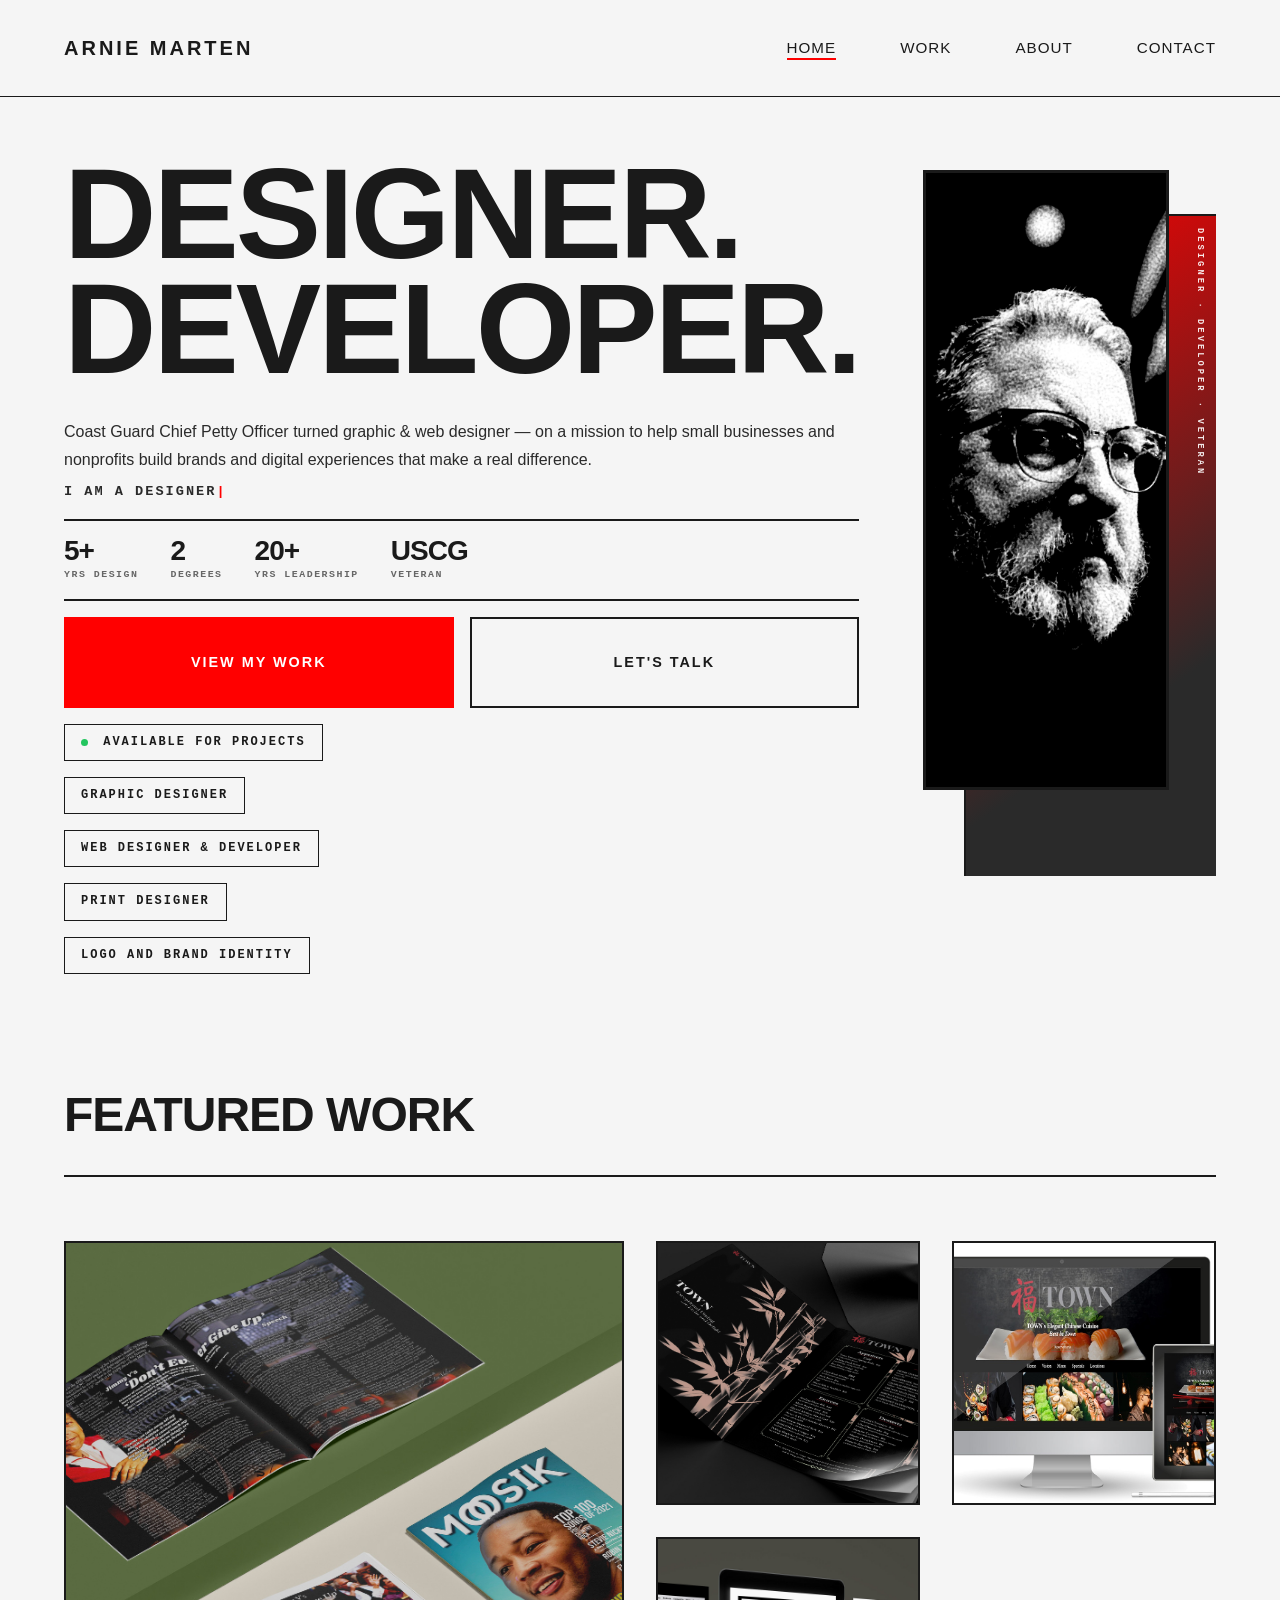
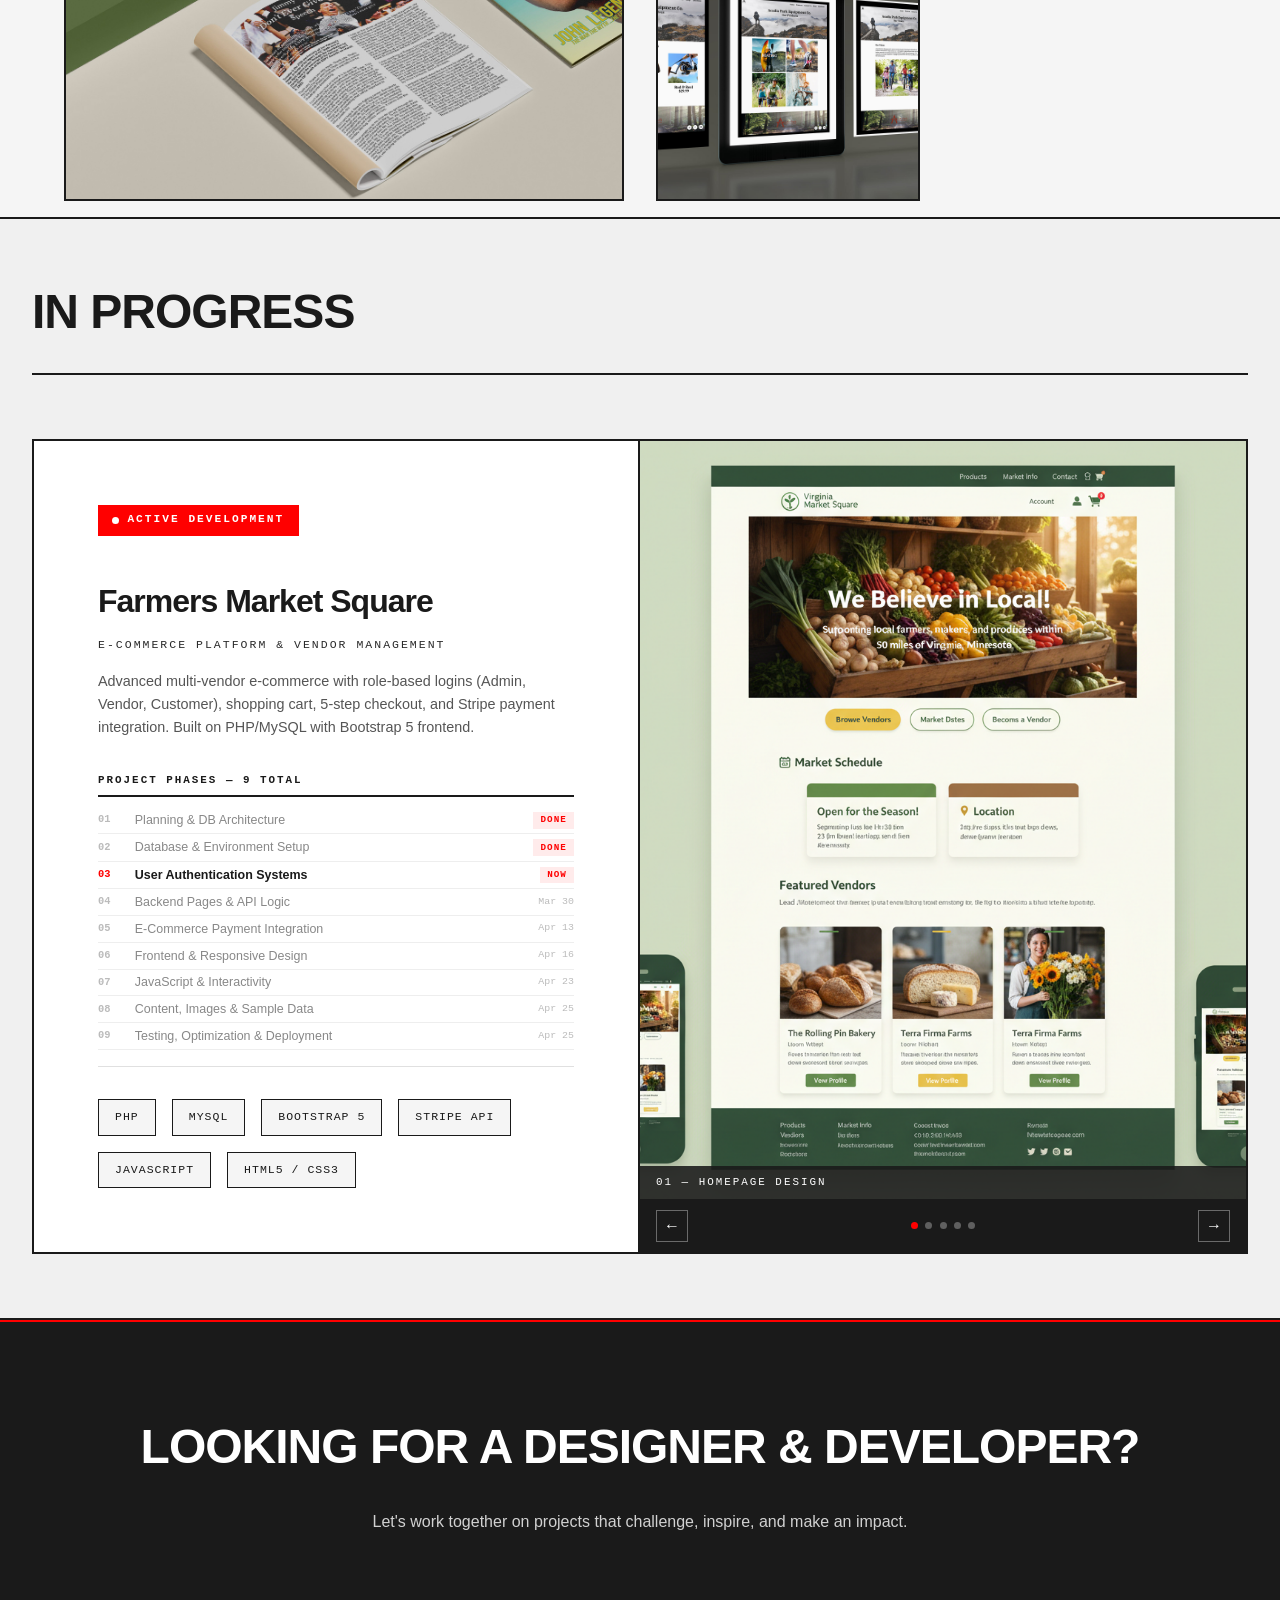
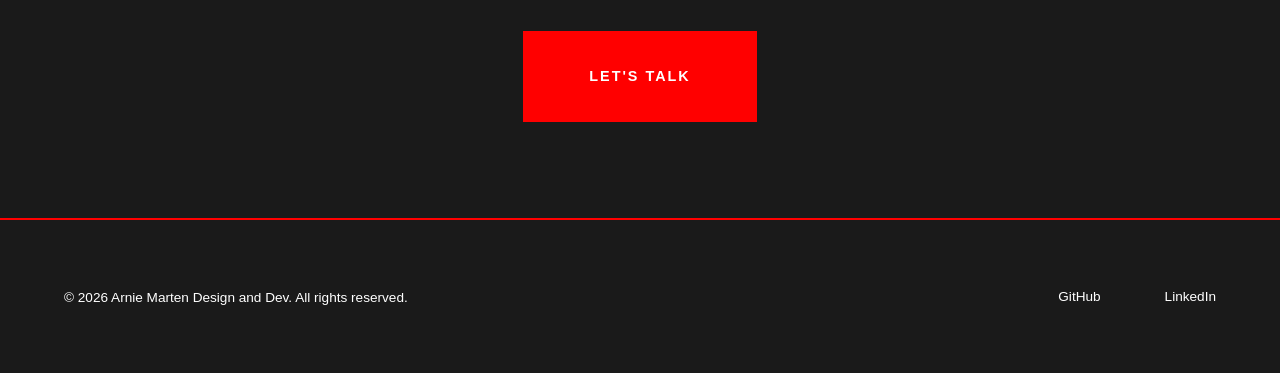
==== commit 57c53710: "update-current" ====
--- a/index.html
+++ b/index.html
@@ -150,20 +150,20 @@
                 <div class="phase-tracker">
                     <div class="phase-tracker-label">PROJECT PHASES — 9 TOTAL</div>
                     <div class="phase-list">
-                        <div class="phase-item phase-current">
+                        <div class="phase-item phase-complete">
                             <span class="phase-num">01</span>
                             <span class="phase-name">Planning &amp; DB Architecture</span>
-                            <span class="phase-status">NOW</span>
-                        </div>
-                        <div class="phase-item">
+                            <span class="phase-status">DONE</span>
+                        </div>
+                        <div class="phase-item phase-complete">
                             <span class="phase-num">02</span>
                             <span class="phase-name">Database &amp; Environment Setup</span>
-                            <span class="phase-dates">Mar 16</span>
-                        </div>
-                        <div class="phase-item">
+                            <span class="phase-status">DONE</span>
+                        </div>
+                        <div class="phase-item phase-current">
                             <span class="phase-num">03</span>
                             <span class="phase-name">User Authentication Systems</span>
-                            <span class="phase-dates">Mar 21</span>
+                            <span class="phase-status">NOW</span>
                         </div>
                         <div class="phase-item">
                             <span class="phase-num">04</span>
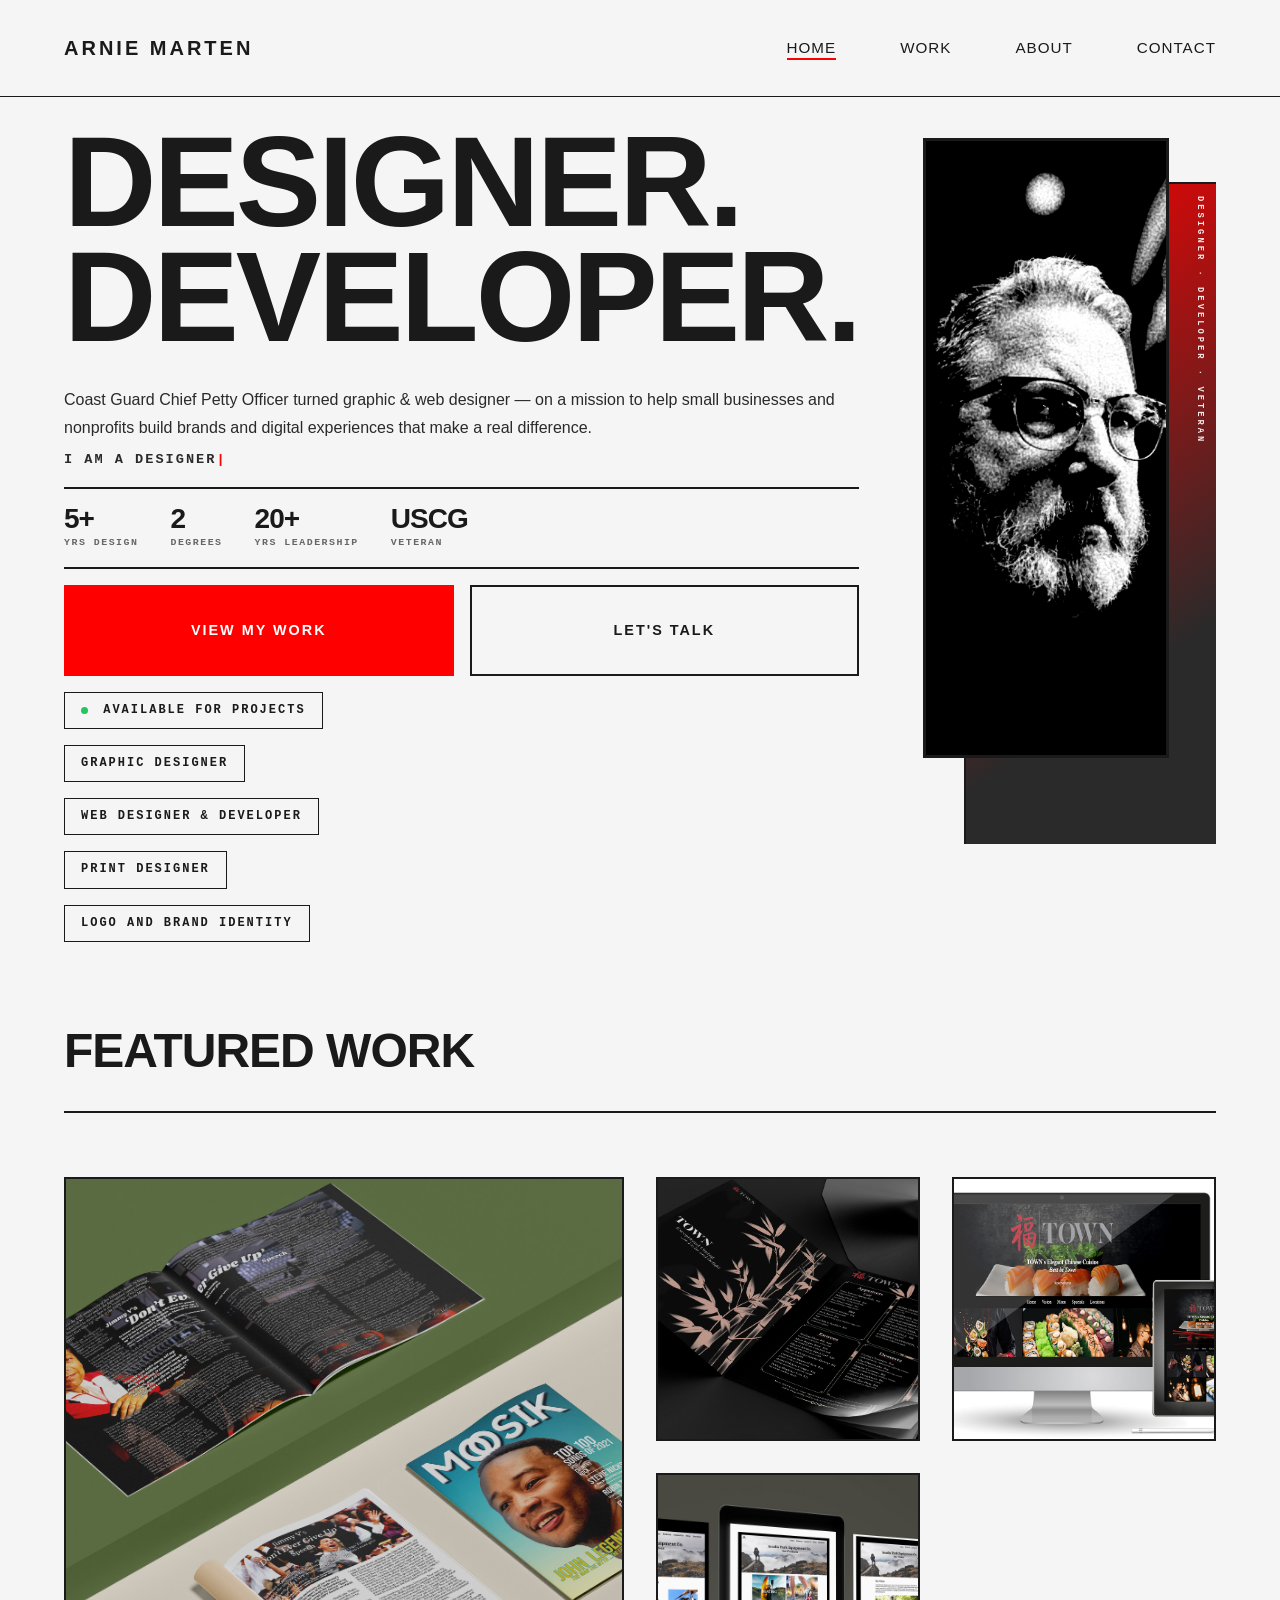
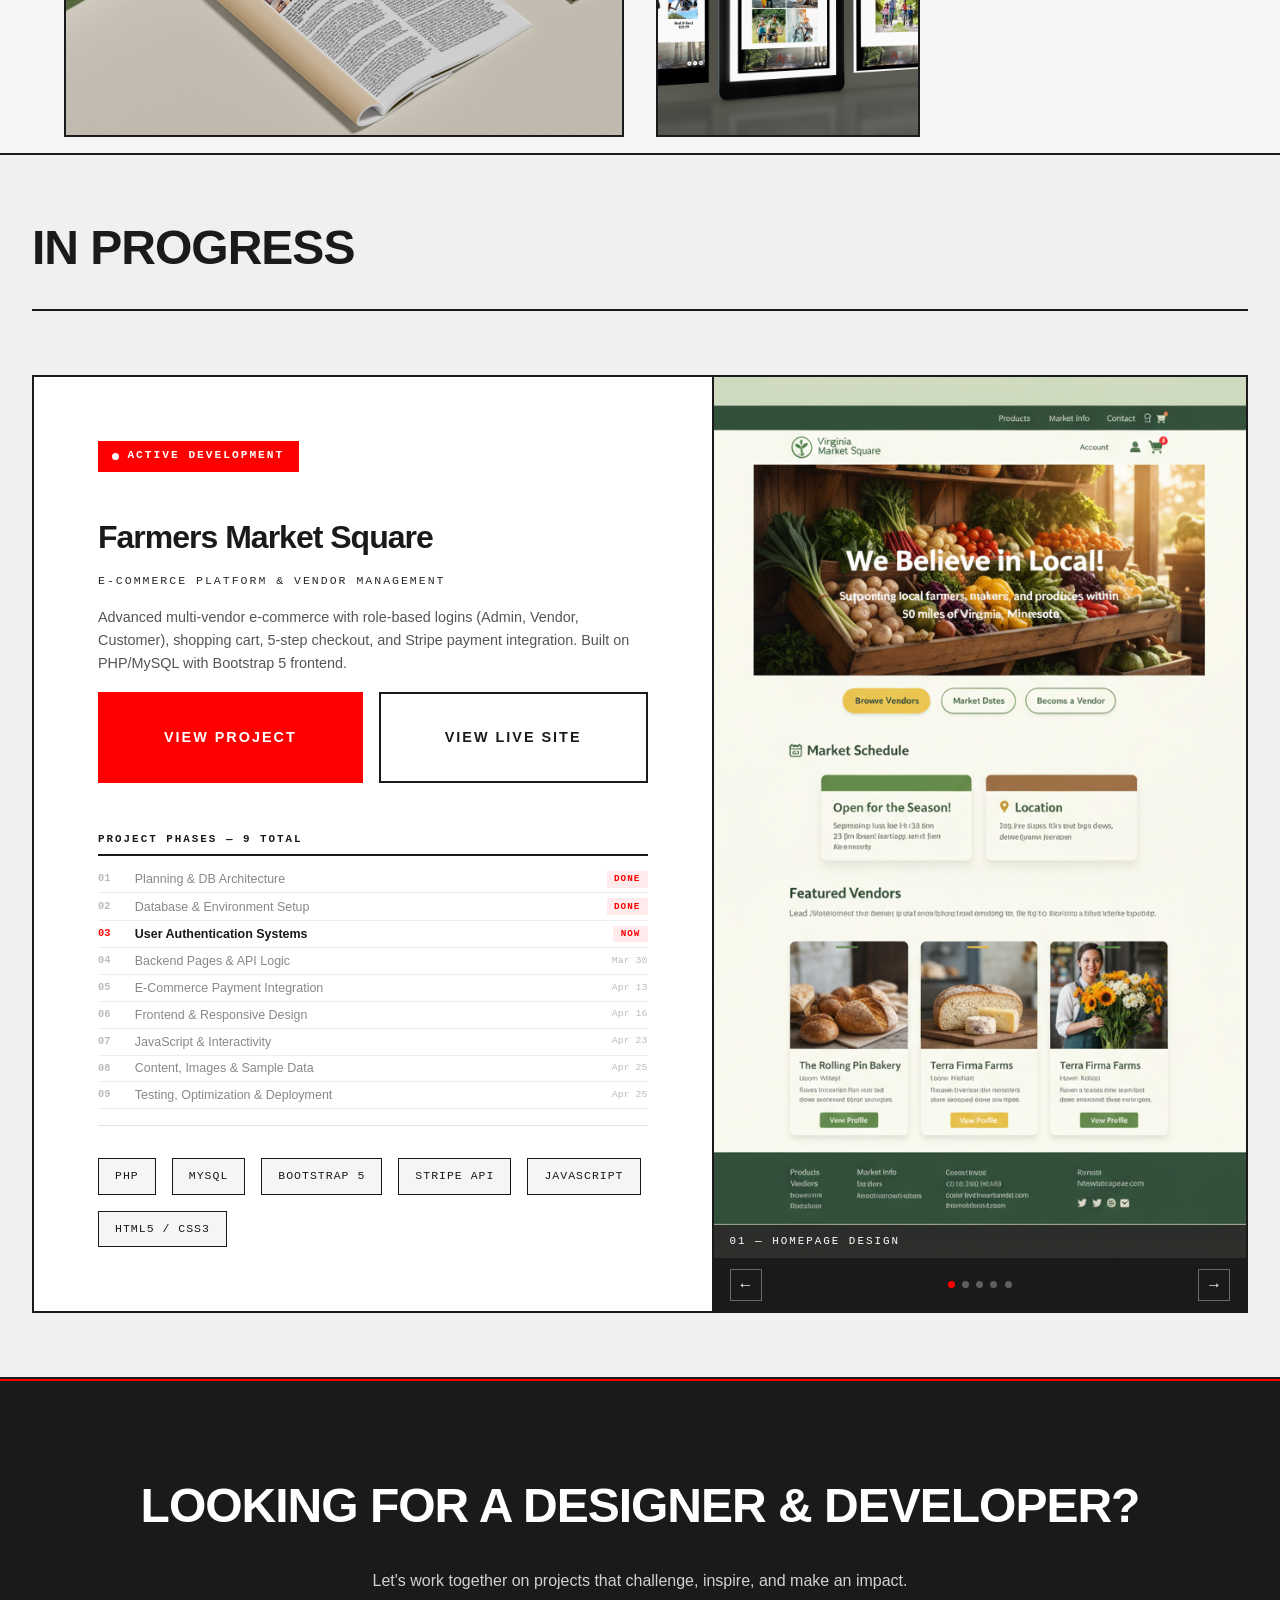
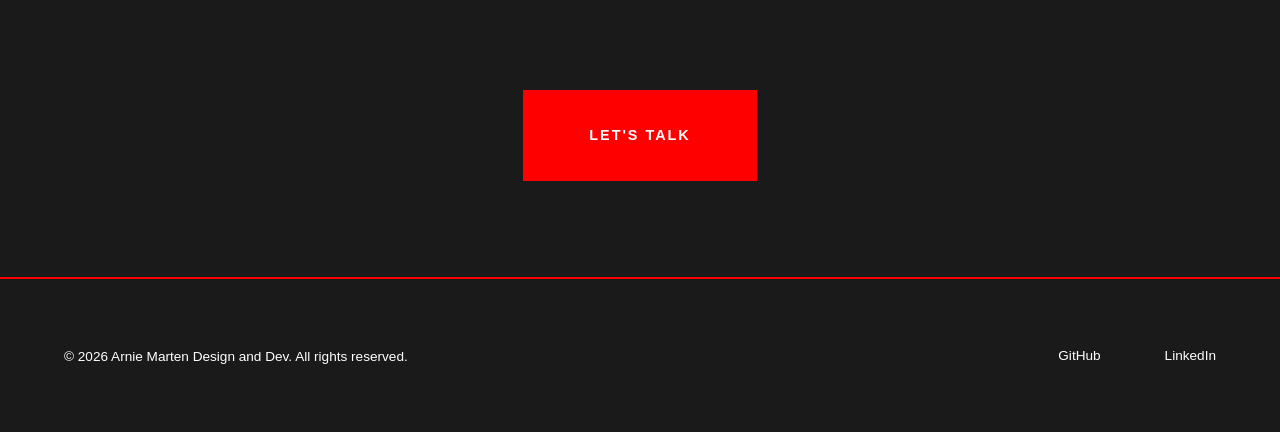
==== commit 8b8c73de: "update main page" ====
--- a/index.html
+++ b/index.html
@@ -146,7 +146,10 @@
                 <h3 class="current-project-title">Farmers Market Square</h3>
                 <p class="current-project-subtitle">E-Commerce Platform &amp; Vendor Management</p>
                 <p class="current-project-desc">Advanced multi-vendor e-commerce with role-based logins (Admin, Vendor, Customer), shopping cart, 5-step checkout, and Stripe payment integration. Built on PHP/MySQL with Bootstrap 5 frontend.</p>
-
+                <div class="hero-ctas">
+                    <a href="https://github.com/amarten1112/Capstone" class="hero-cta-primary">VIEW PROJECT</a>
+                    <a href="http://s1085477016.onlinehome.us/" class="hero-cta-secondary">VIEW LIVE SITE</a>
+                </div>
                 <div class="phase-tracker">
                     <div class="phase-tracker-label">PROJECT PHASES — 9 TOTAL</div>
                     <div class="phase-list">
--- a/assets/css/styles.css
+++ b/assets/css/styles.css
@@ -208,7 +208,7 @@
     min-height: 100vh;
     display: flex;
     align-items: center;
-    padding: var(--spacing-xl) var(--spacing-lg);
+    padding: var(--spacing-lg) var(--spacing-lg);
     margin-top: 60px;
     position: relative;
     overflow: hidden;
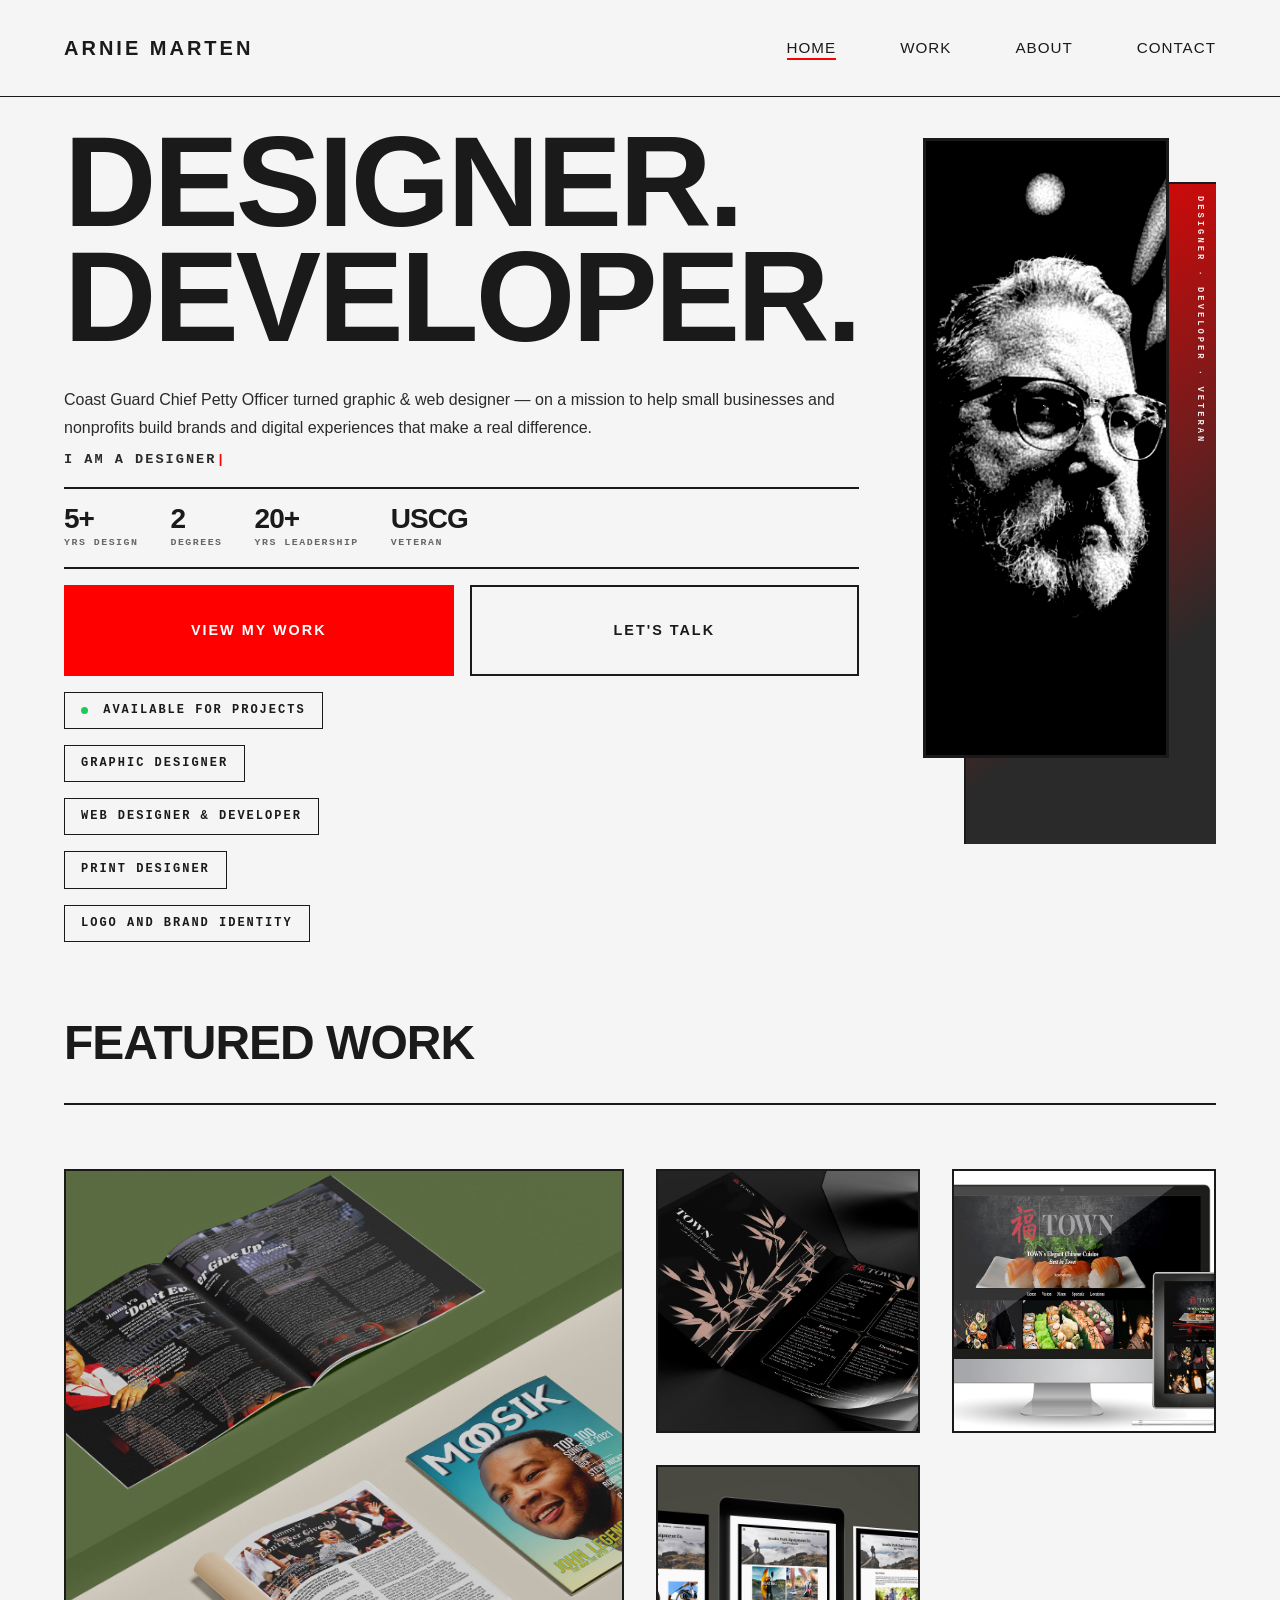
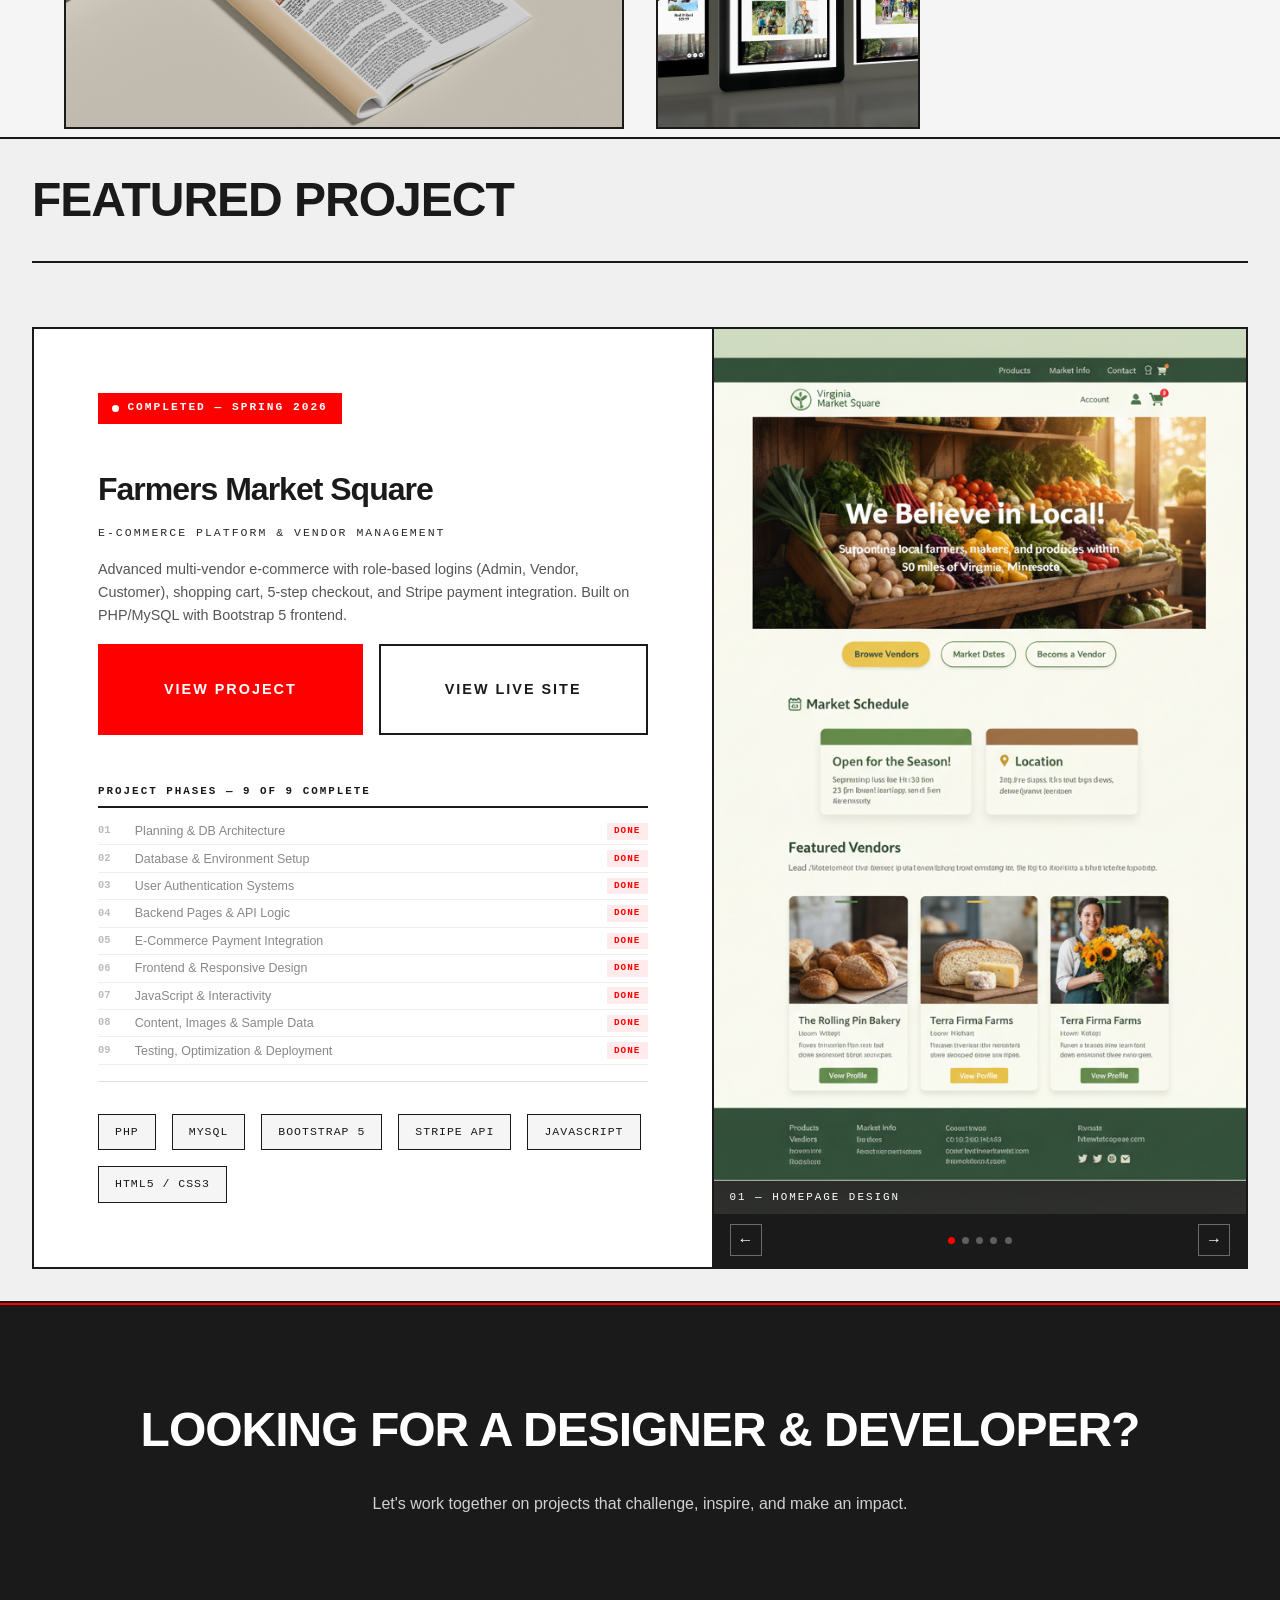
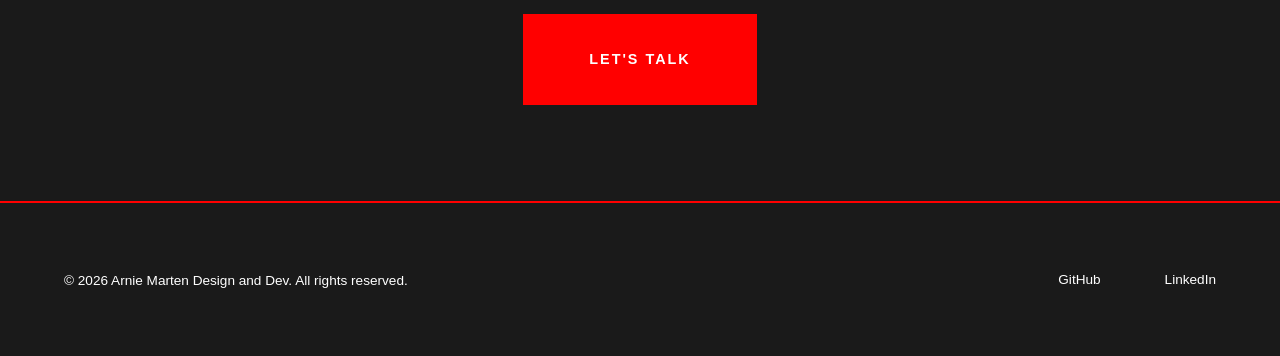
==== commit a5d61b4d: "update - mark Farmers Market Square capstone as completed Co-Authored-By: Claude Sonnet 4.6 <noreply" ====
--- a/index.html
+++ b/index.html
@@ -134,14 +134,14 @@
 
     <!-- Current Project -->
     <section class="current-project">
-        <h2 class="section-title">IN PROGRESS</h2>
+        <h2 class="section-title">FEATURED PROJECT</h2>
         <div class="current-project-inner">
 
             <!-- Info Panel -->
             <div class="current-project-info">
                 <div class="project-live-badge">
                     <span class="live-dot"></span>
-                    ACTIVE DEVELOPMENT
+                    COMPLETED — SPRING 2026
                 </div>
                 <h3 class="current-project-title">Farmers Market Square</h3>
                 <p class="current-project-subtitle">E-Commerce Platform &amp; Vendor Management</p>
@@ -151,7 +151,7 @@
                     <a href="http://s1085477016.onlinehome.us/" class="hero-cta-secondary">VIEW LIVE SITE</a>
                 </div>
                 <div class="phase-tracker">
-                    <div class="phase-tracker-label">PROJECT PHASES — 9 TOTAL</div>
+                    <div class="phase-tracker-label">PROJECT PHASES — 9 OF 9 COMPLETE</div>
                     <div class="phase-list">
                         <div class="phase-item phase-complete">
                             <span class="phase-num">01</span>
@@ -163,40 +163,40 @@
                             <span class="phase-name">Database &amp; Environment Setup</span>
                             <span class="phase-status">DONE</span>
                         </div>
-                        <div class="phase-item phase-current">
+                        <div class="phase-item phase-complete">
                             <span class="phase-num">03</span>
                             <span class="phase-name">User Authentication Systems</span>
-                            <span class="phase-status">NOW</span>
-                        </div>
-                        <div class="phase-item">
+                            <span class="phase-status">DONE</span>
+                        </div>
+                        <div class="phase-item phase-complete">
                             <span class="phase-num">04</span>
                             <span class="phase-name">Backend Pages &amp; API Logic</span>
-                            <span class="phase-dates">Mar 30</span>
-                        </div>
-                        <div class="phase-item">
+                            <span class="phase-status">DONE</span>
+                        </div>
+                        <div class="phase-item phase-complete">
                             <span class="phase-num">05</span>
                             <span class="phase-name">E-Commerce Payment Integration</span>
-                            <span class="phase-dates">Apr 13</span>
-                        </div>
-                        <div class="phase-item">
+                            <span class="phase-status">DONE</span>
+                        </div>
+                        <div class="phase-item phase-complete">
                             <span class="phase-num">06</span>
                             <span class="phase-name">Frontend &amp; Responsive Design</span>
-                            <span class="phase-dates">Apr 16</span>
-                        </div>
-                        <div class="phase-item">
+                            <span class="phase-status">DONE</span>
+                        </div>
+                        <div class="phase-item phase-complete">
                             <span class="phase-num">07</span>
                             <span class="phase-name">JavaScript &amp; Interactivity</span>
-                            <span class="phase-dates">Apr 23</span>
-                        </div>
-                        <div class="phase-item">
+                            <span class="phase-status">DONE</span>
+                        </div>
+                        <div class="phase-item phase-complete">
                             <span class="phase-num">08</span>
                             <span class="phase-name">Content, Images &amp; Sample Data</span>
-                            <span class="phase-dates">Apr 25</span>
-                        </div>
-                        <div class="phase-item">
+                            <span class="phase-status">DONE</span>
+                        </div>
+                        <div class="phase-item phase-complete">
                             <span class="phase-num">09</span>
                             <span class="phase-name">Testing, Optimization &amp; Deployment</span>
-                            <span class="phase-dates">Apr 25</span>
+                            <span class="phase-status">DONE</span>
                         </div>
                     </div>
                 </div>
--- a/assets/css/styles.css
+++ b/assets/css/styles.css
@@ -517,7 +517,7 @@
    ======================================== */
 
 section {
-    padding: var(--spacing-lg) var(--spacing-md);
+    padding: var(--spacing-md) var(--spacing-md);
     max-width: 1600px;
     margin: 0 auto;
 }
@@ -553,7 +553,7 @@
 .featured-work {
     background-color: var(--bg-primary);
     /* tighten vertical spacing for featured work section */
-    padding: var(--spacing-sm) var(--spacing-lg);
+    padding: var(--spacing-xs) var(--spacing-lg);
 }
 
 .featured-grid {
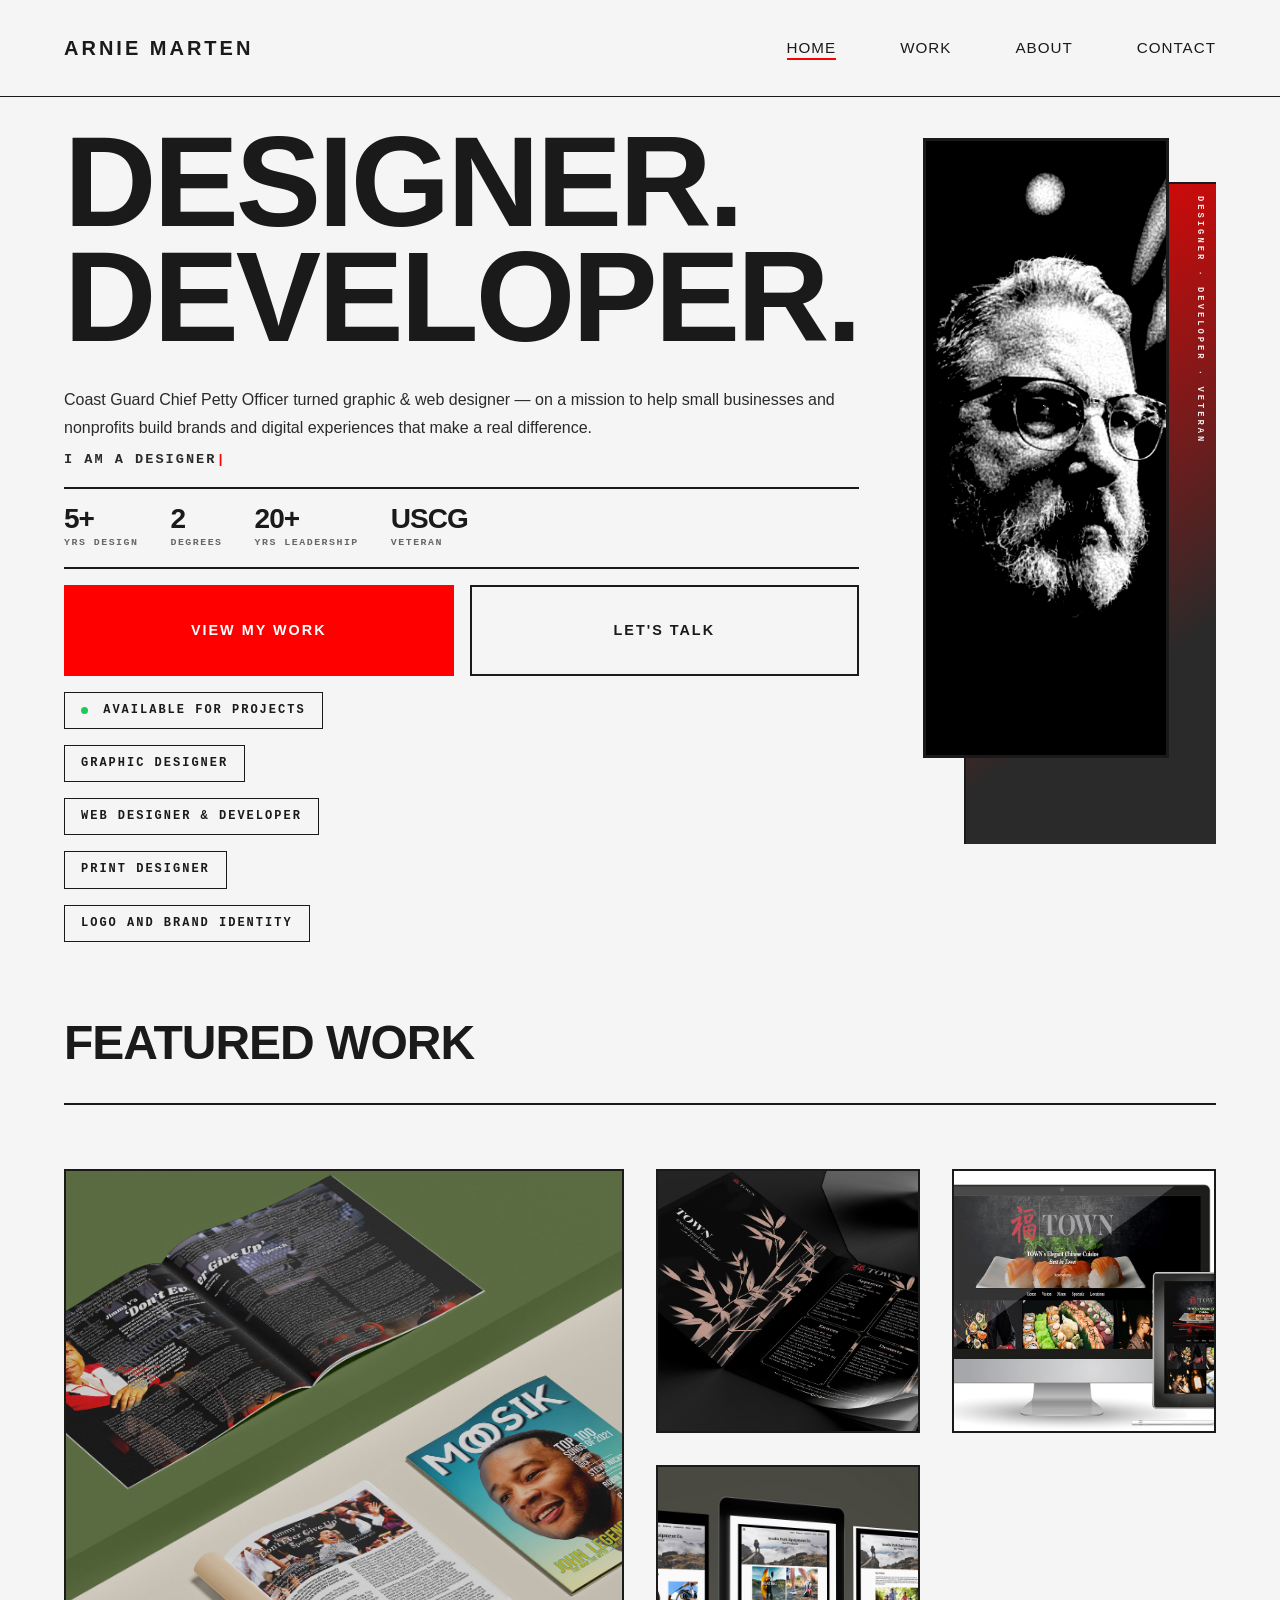
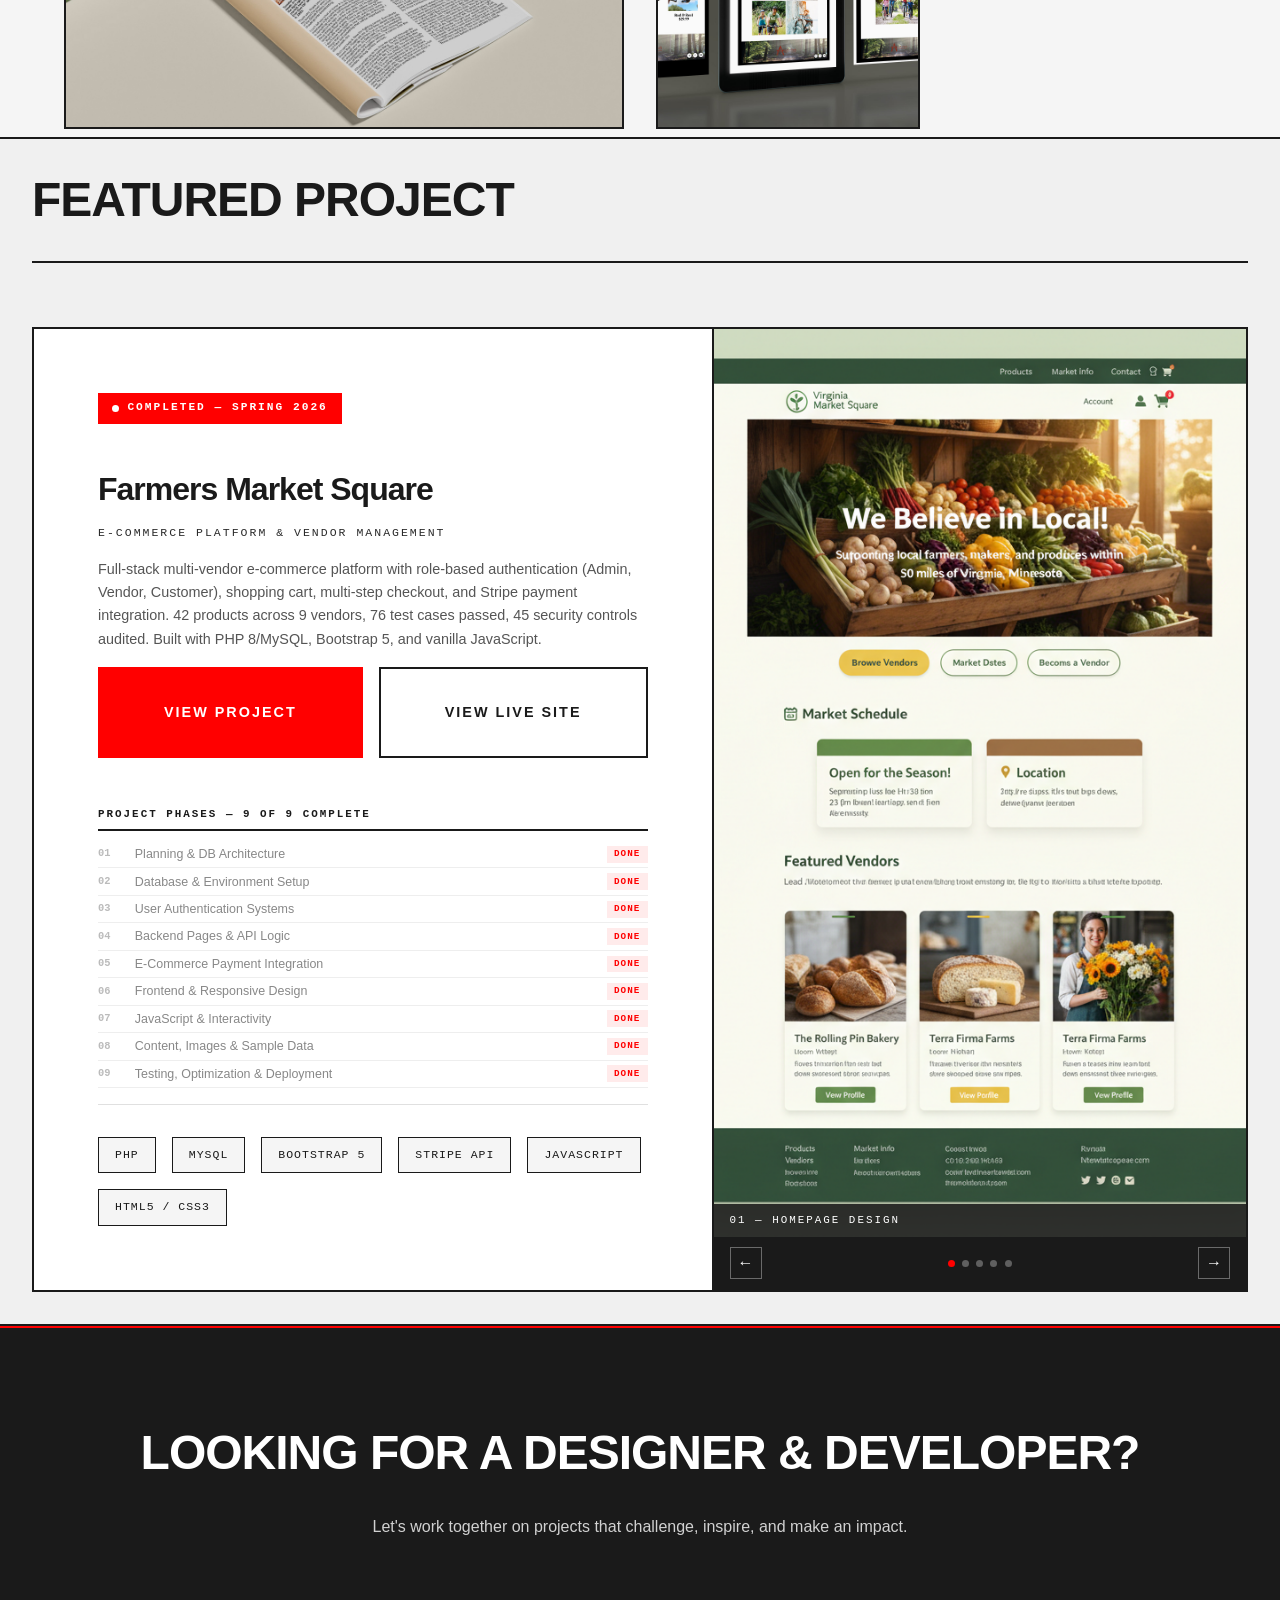
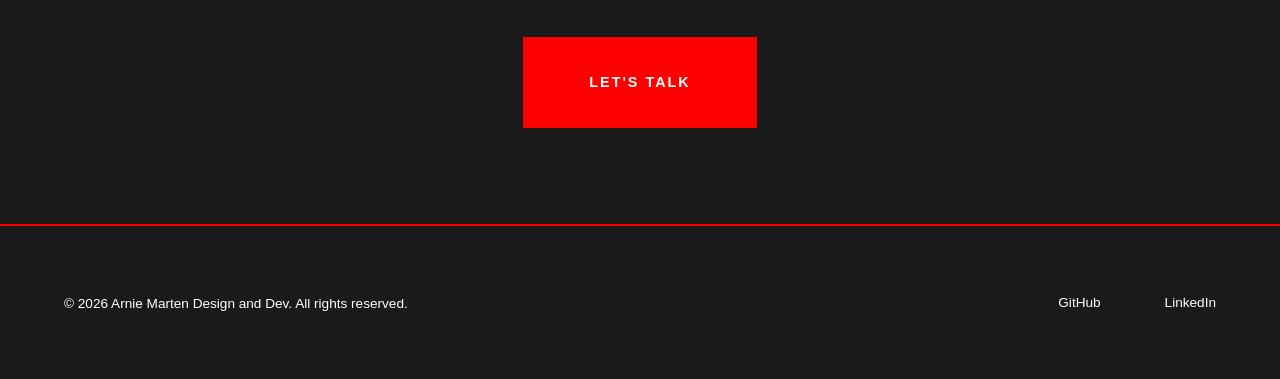
==== commit 70aefb96: "update - reflect completed capstone and skills across site Co-Authored-By: Claude Sonnet 4.6 <norepl" ====
--- a/index.html
+++ b/index.html
@@ -145,10 +145,10 @@
                 </div>
                 <h3 class="current-project-title">Farmers Market Square</h3>
                 <p class="current-project-subtitle">E-Commerce Platform &amp; Vendor Management</p>
-                <p class="current-project-desc">Advanced multi-vendor e-commerce with role-based logins (Admin, Vendor, Customer), shopping cart, 5-step checkout, and Stripe payment integration. Built on PHP/MySQL with Bootstrap 5 frontend.</p>
+                <p class="current-project-desc">Full-stack multi-vendor e-commerce platform with role-based authentication (Admin, Vendor, Customer), shopping cart, multi-step checkout, and Stripe payment integration. 42 products across 9 vendors, 76 test cases passed, 45 security controls audited. Built with PHP 8/MySQL, Bootstrap 5, and vanilla JavaScript.</p>
                 <div class="hero-ctas">
                     <a href="https://github.com/amarten1112/Capstone" class="hero-cta-primary">VIEW PROJECT</a>
-                    <a href="http://s1085477016.onlinehome.us/" class="hero-cta-secondary">VIEW LIVE SITE</a>
+                    <a href="http://s1085477016.onlinehome.us/" class="hero-cta-secondary" target="_blank" rel="noopener noreferrer">VIEW LIVE SITE</a>
                 </div>
                 <div class="phase-tracker">
                     <div class="phase-tracker-label">PROJECT PHASES — 9 OF 9 COMPLETE</div>
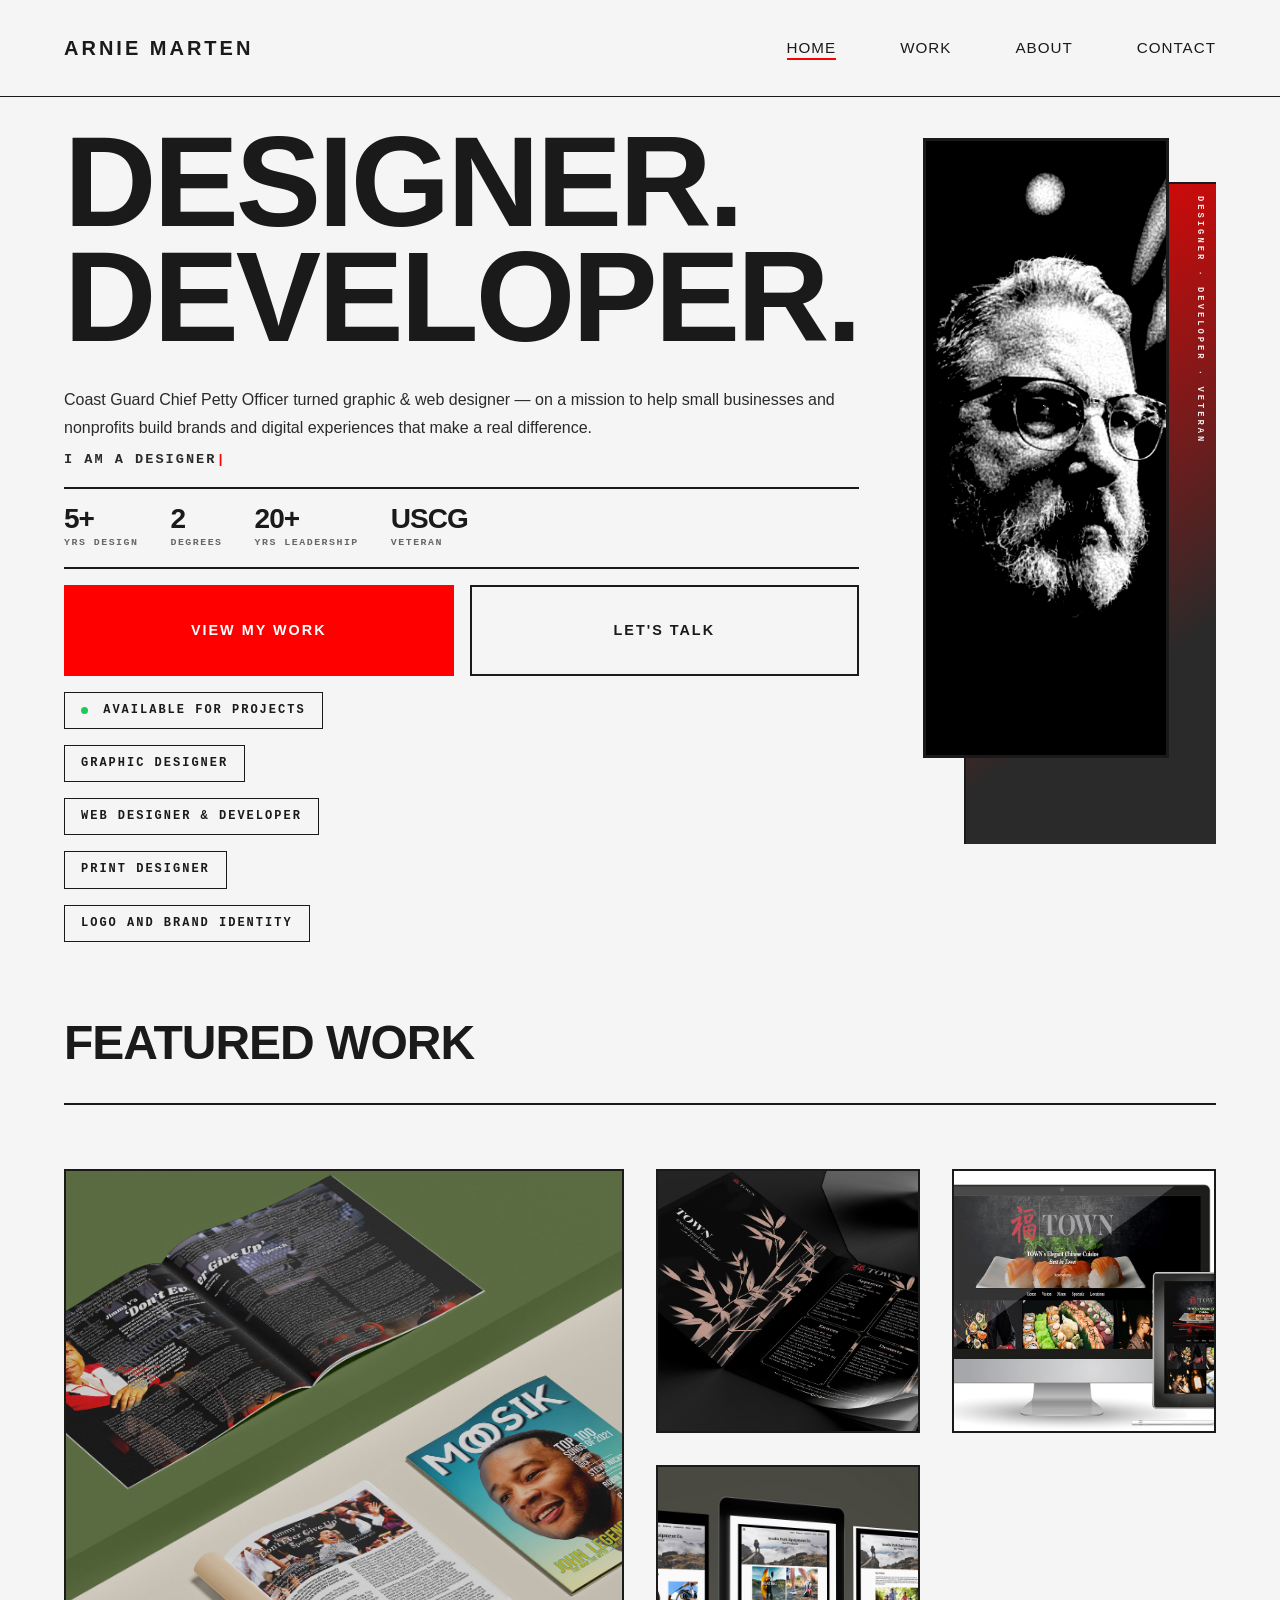
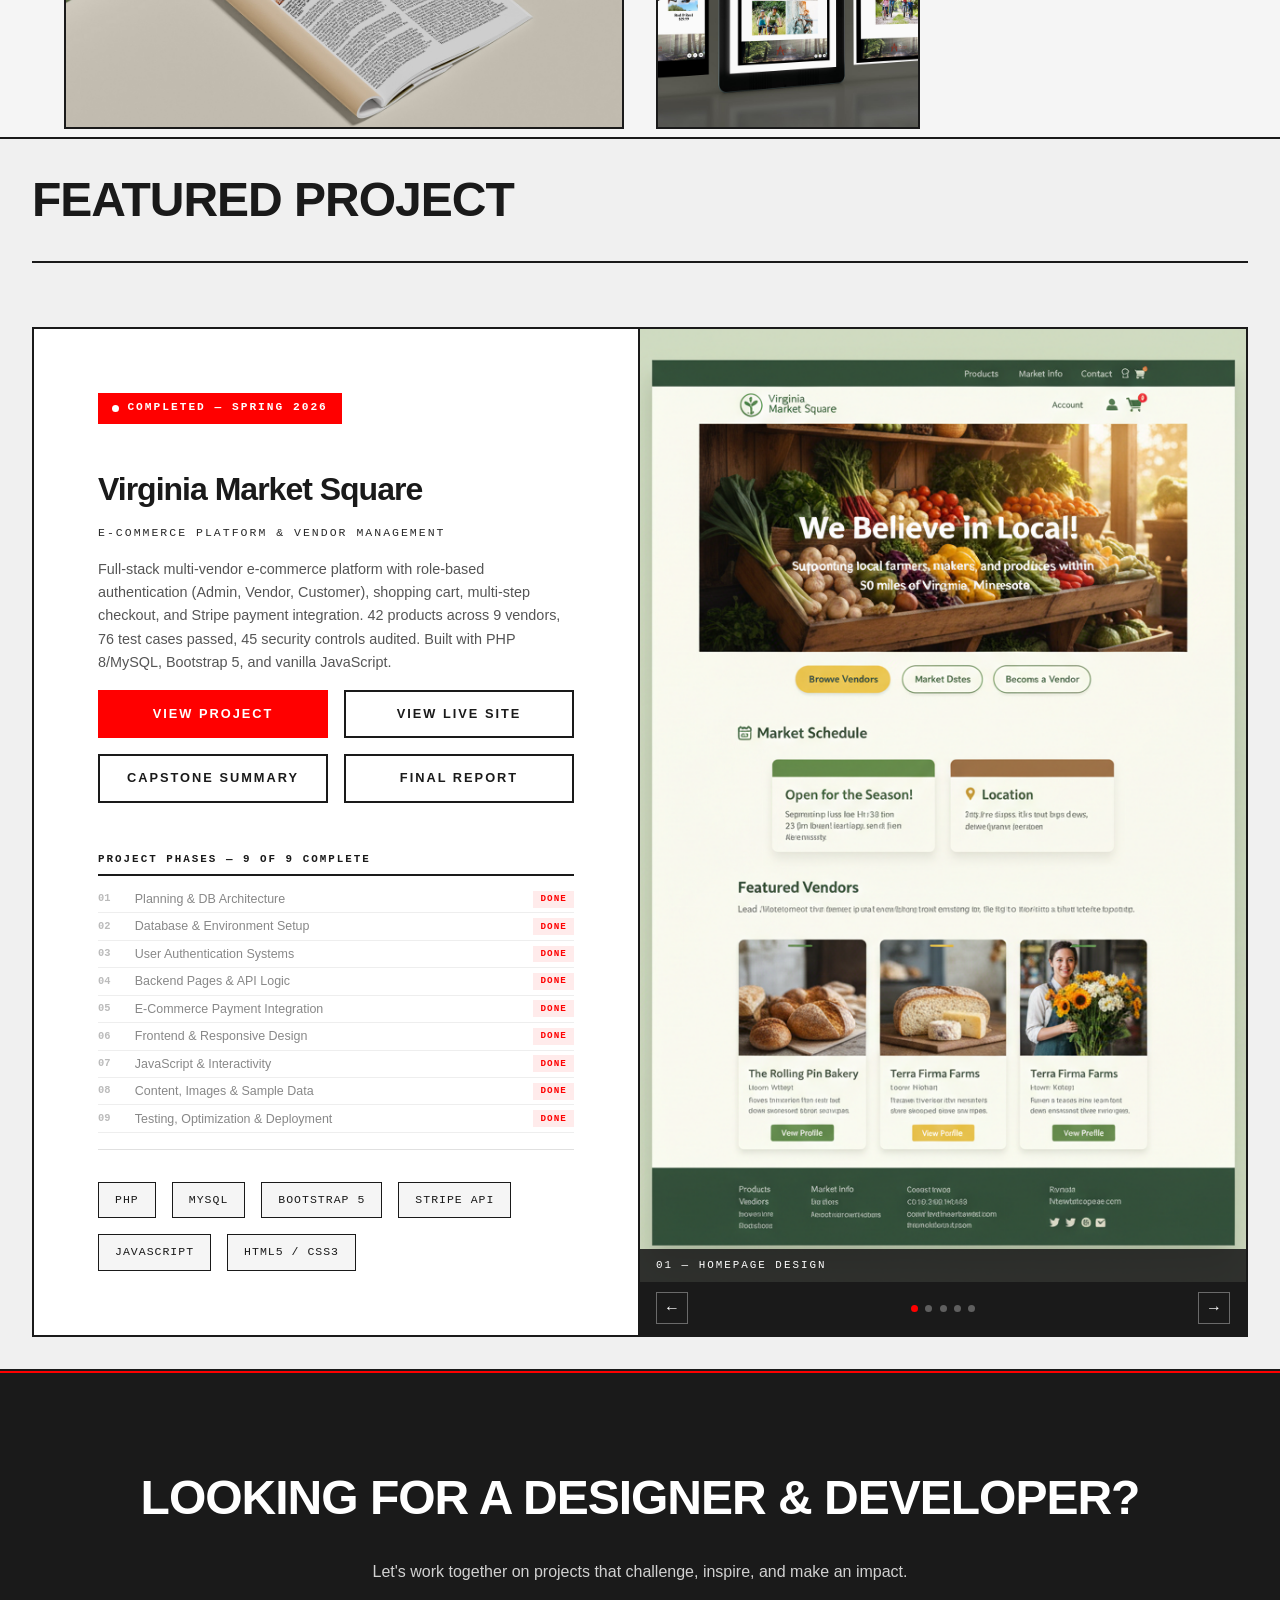
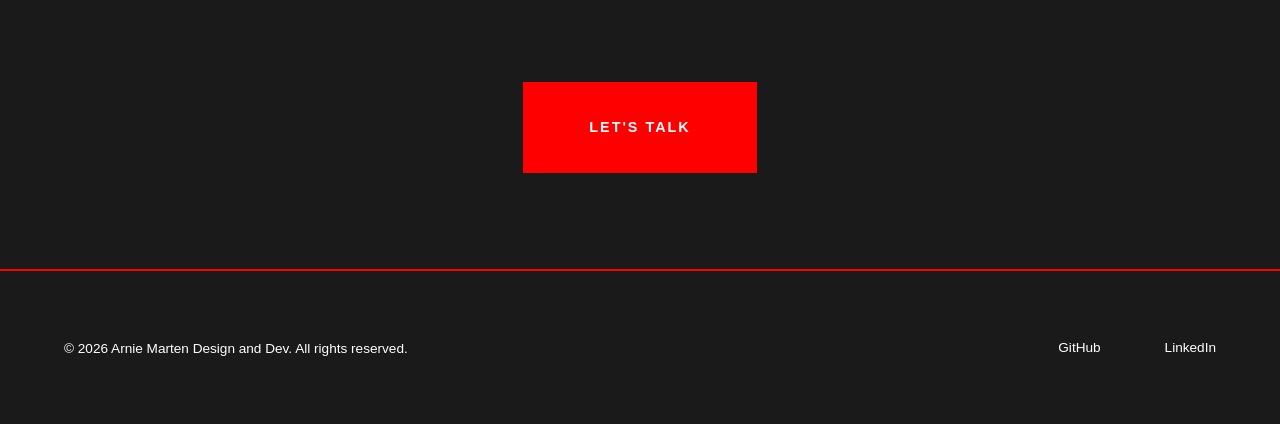
==== commit 9a5ac876: "add capstone page, lightbox, PDF report, and fix project card clicks - Add capstone.html with phase-" ====
--- a/index.html
+++ b/index.html
@@ -143,12 +143,14 @@
                     <span class="live-dot"></span>
                     COMPLETED — SPRING 2026
                 </div>
-                <h3 class="current-project-title">Farmers Market Square</h3>
+                <h3 class="current-project-title">Virginia Market Square</h3>
                 <p class="current-project-subtitle">E-Commerce Platform &amp; Vendor Management</p>
                 <p class="current-project-desc">Full-stack multi-vendor e-commerce platform with role-based authentication (Admin, Vendor, Customer), shopping cart, multi-step checkout, and Stripe payment integration. 42 products across 9 vendors, 76 test cases passed, 45 security controls audited. Built with PHP 8/MySQL, Bootstrap 5, and vanilla JavaScript.</p>
-                <div class="hero-ctas">
+                <div class="hero-ctas hero-ctas-quad">
                     <a href="https://github.com/amarten1112/Capstone" class="hero-cta-primary">VIEW PROJECT</a>
                     <a href="http://s1085477016.onlinehome.us/" class="hero-cta-secondary" target="_blank" rel="noopener noreferrer">VIEW LIVE SITE</a>
+                    <a href="capstone.html" class="hero-cta-secondary">CAPSTONE SUMMARY</a>
+                    <a href="assets/docs/VMS_Capstone_Final_Report.pdf" class="hero-cta-secondary" target="_blank" rel="noopener noreferrer">FINAL REPORT</a>
                 </div>
                 <div class="phase-tracker">
                     <div class="phase-tracker-label">PROJECT PHASES — 9 OF 9 COMPLETE</div>
--- a/assets/css/styles.css
+++ b/assets/css/styles.css
@@ -420,6 +420,17 @@
     margin-bottom: var(--spacing-sm);
 }
 
+.hero-ctas-quad {
+    display: grid;
+    grid-template-columns: 1fr 1fr;
+}
+
+.hero-ctas-quad .hero-cta-primary,
+.hero-ctas-quad .hero-cta-secondary {
+    padding: 0.75rem 1rem;
+    font-size: 0.8rem;
+}
+
 .hero-cta-primary,
 .hero-cta-secondary {
     flex: 1;
@@ -693,6 +704,25 @@
     border: 2px solid var(--text-primary);
     background-color: var(--text-light);
     min-height: 560px;
+}
+
+.capstone-doc-link {
+    display: inline-block;
+    font-family: 'Courier New', monospace;
+    font-size: 0.78rem;
+    font-weight: 700;
+    letter-spacing: 1.5px;
+    text-transform: uppercase;
+    color: var(--text-primary);
+    text-decoration: none;
+    border-bottom: 2px solid var(--text-primary);
+    padding-bottom: 2px;
+    transition: color var(--transition-normal), border-color var(--transition-normal);
+}
+
+.capstone-doc-link:hover {
+    color: var(--accent-red);
+    border-color: var(--accent-red);
 }
 
 /* --- Status Badge --- */
@@ -978,6 +1008,13 @@
         gap: 0.5rem;
     }
 
+    .hero-ctas-quad .hero-cta-primary,
+    .hero-ctas-quad .hero-cta-secondary {
+        padding: 0.6rem 0.4rem;
+        font-size: 0.7rem;
+        letter-spacing: 0.5px;
+    }
+
     .current-project-carousel {
         height: 340px;
     }
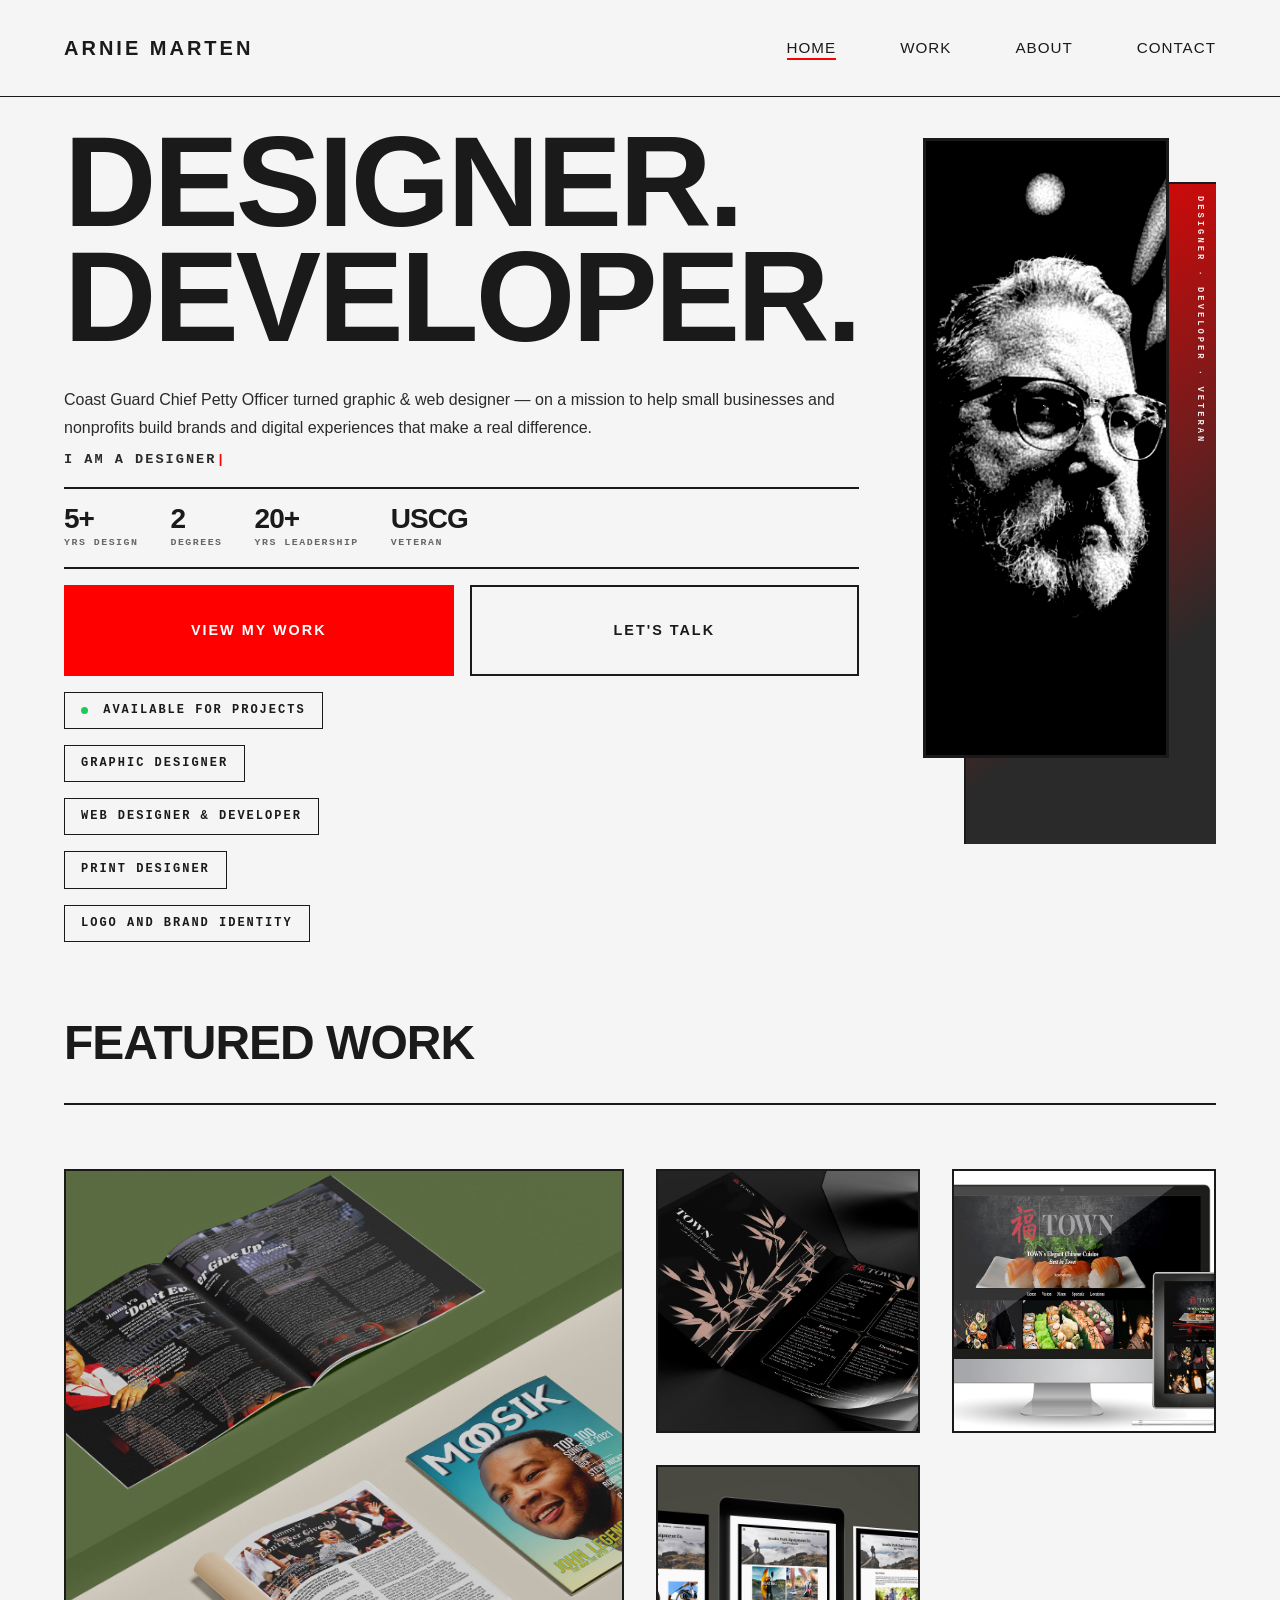
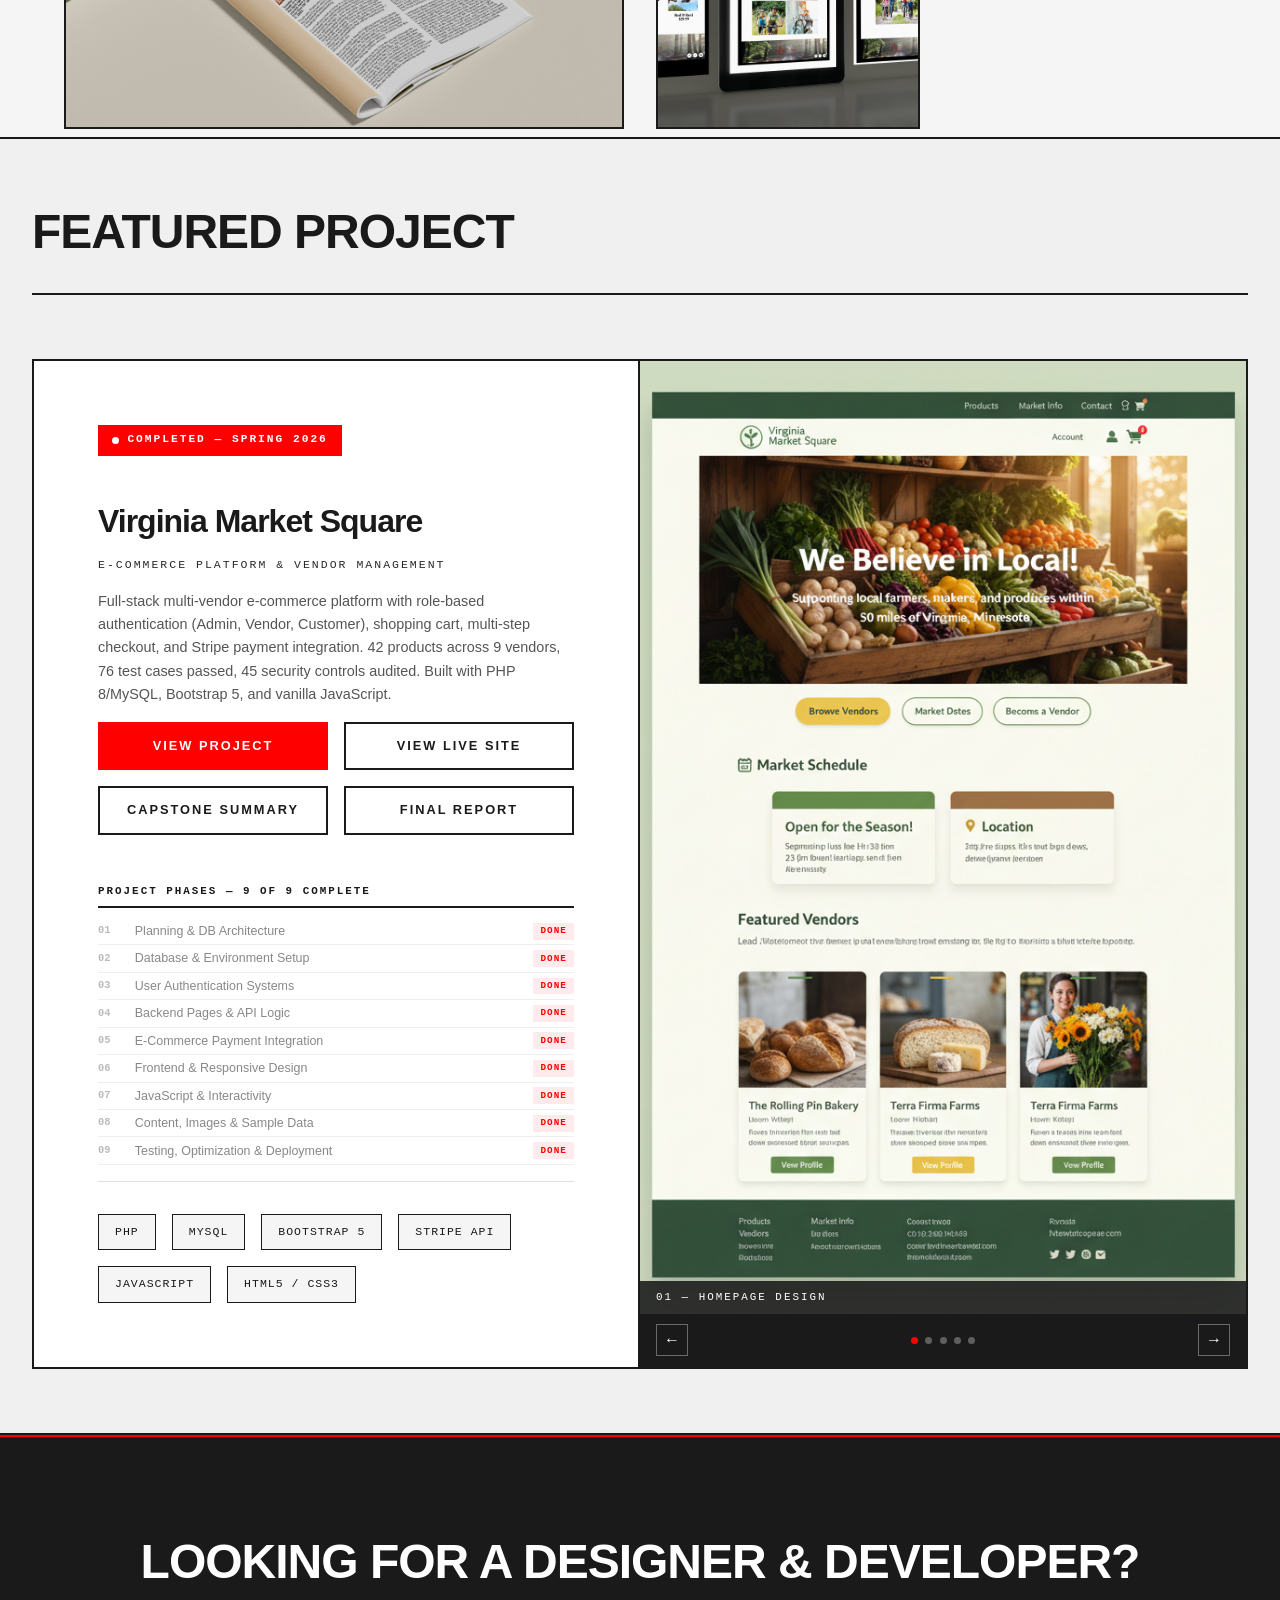
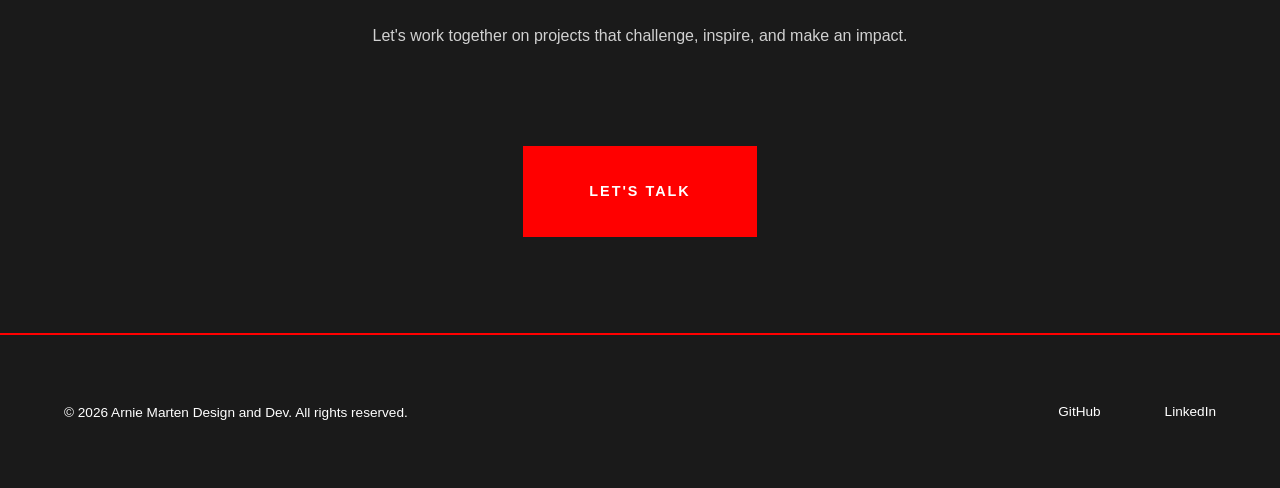
==== commit 78be547d: "fix favicon for production — move to root as favicon.png Dots in filename caused Apache content nego" ====
--- a/index.html
+++ b/index.html
@@ -6,6 +6,8 @@
     <meta name="description" content="Personal portfolio of a graphic designer and full-stack web developer. Experimental brutalist design with case studies in web design, web development, and print design.">
     <meta name="theme-color" content="#F5F5F5">
     <title>ARNOLD MARTEN Portfolio — Designer & Developer</title>
+    <link rel="icon" type="image/png" href="favicon.png">
+    <link rel="apple-touch-icon" href="favicon.png">
     <link rel="stylesheet" href="assets/css/reset.css">
     <link rel="stylesheet" href="assets/css/styles.css">
 </head>
--- a/assets/css/styles.css
+++ b/assets/css/styles.css
@@ -528,7 +528,7 @@
    ======================================== */
 
 section {
-    padding: var(--spacing-md) var(--spacing-md);
+    padding: var(--spacing-lg) var(--spacing-md);
     max-width: 1600px;
     margin: 0 auto;
 }
